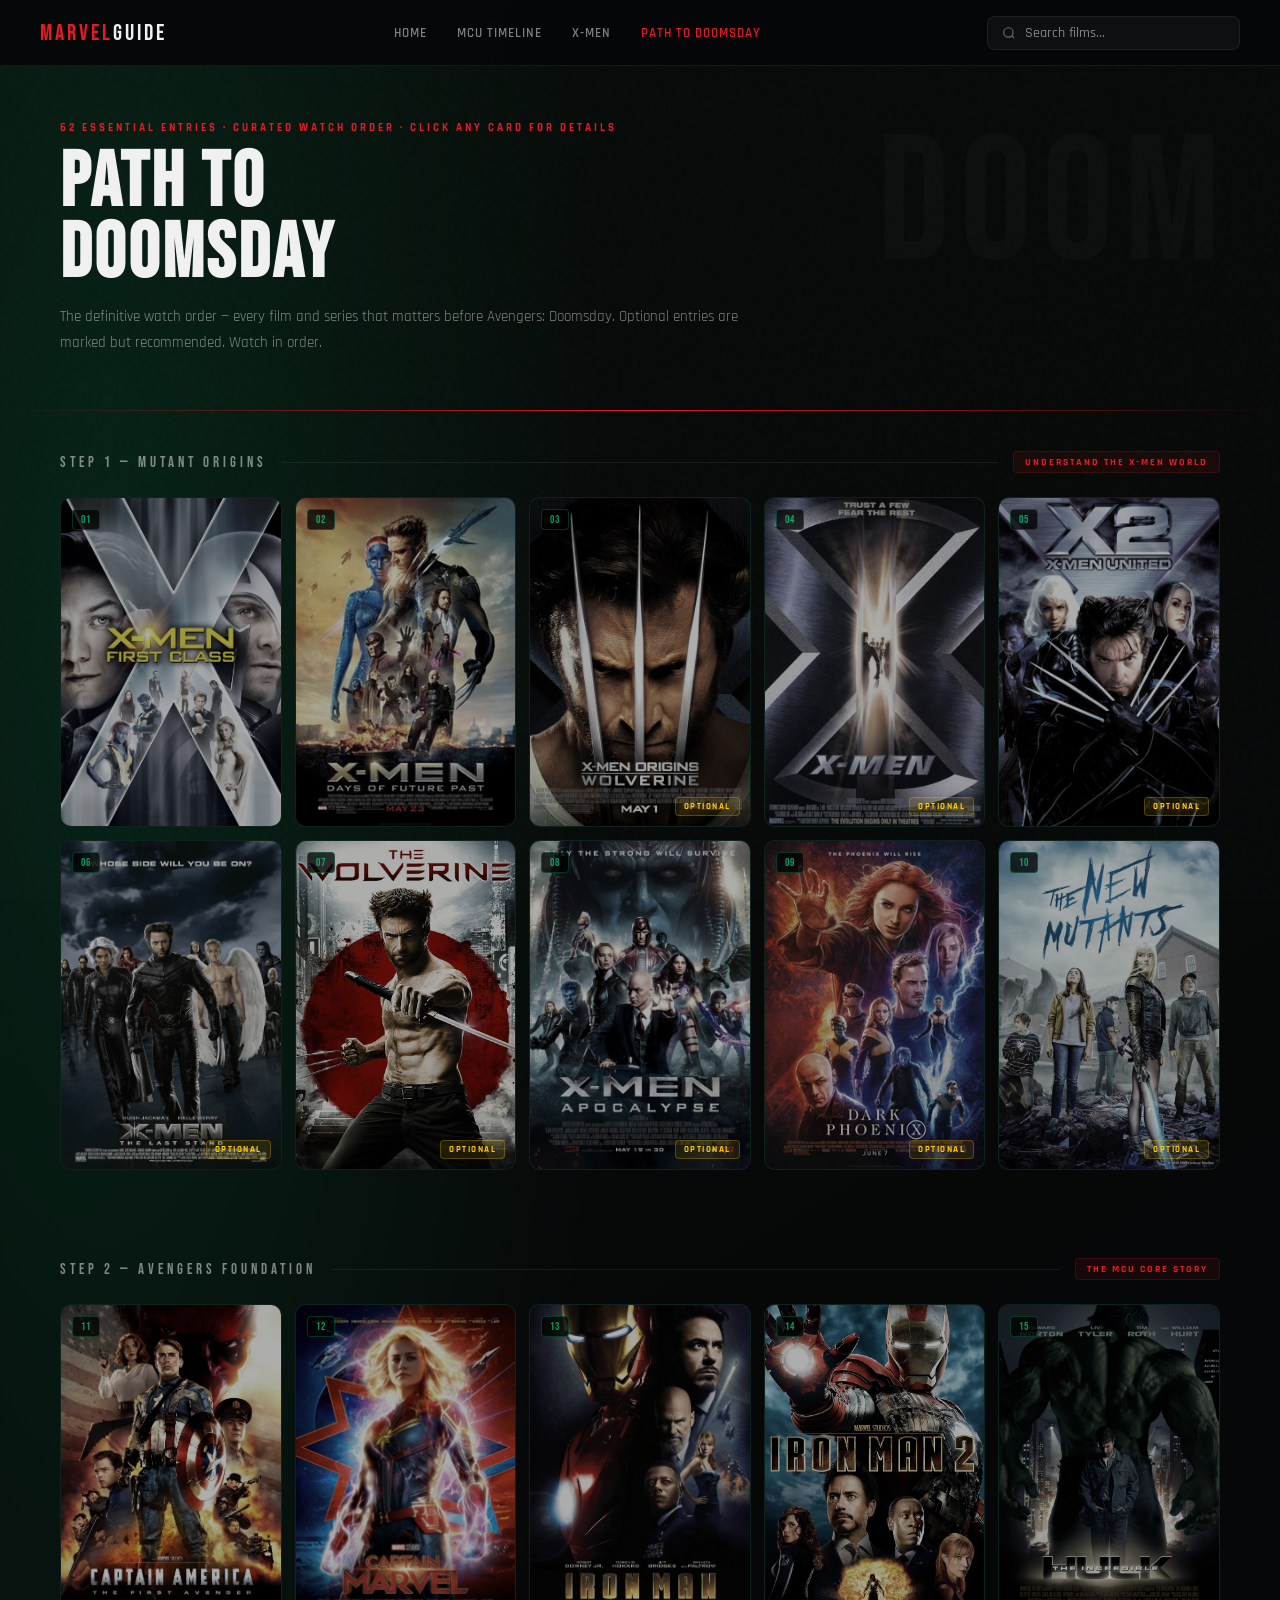
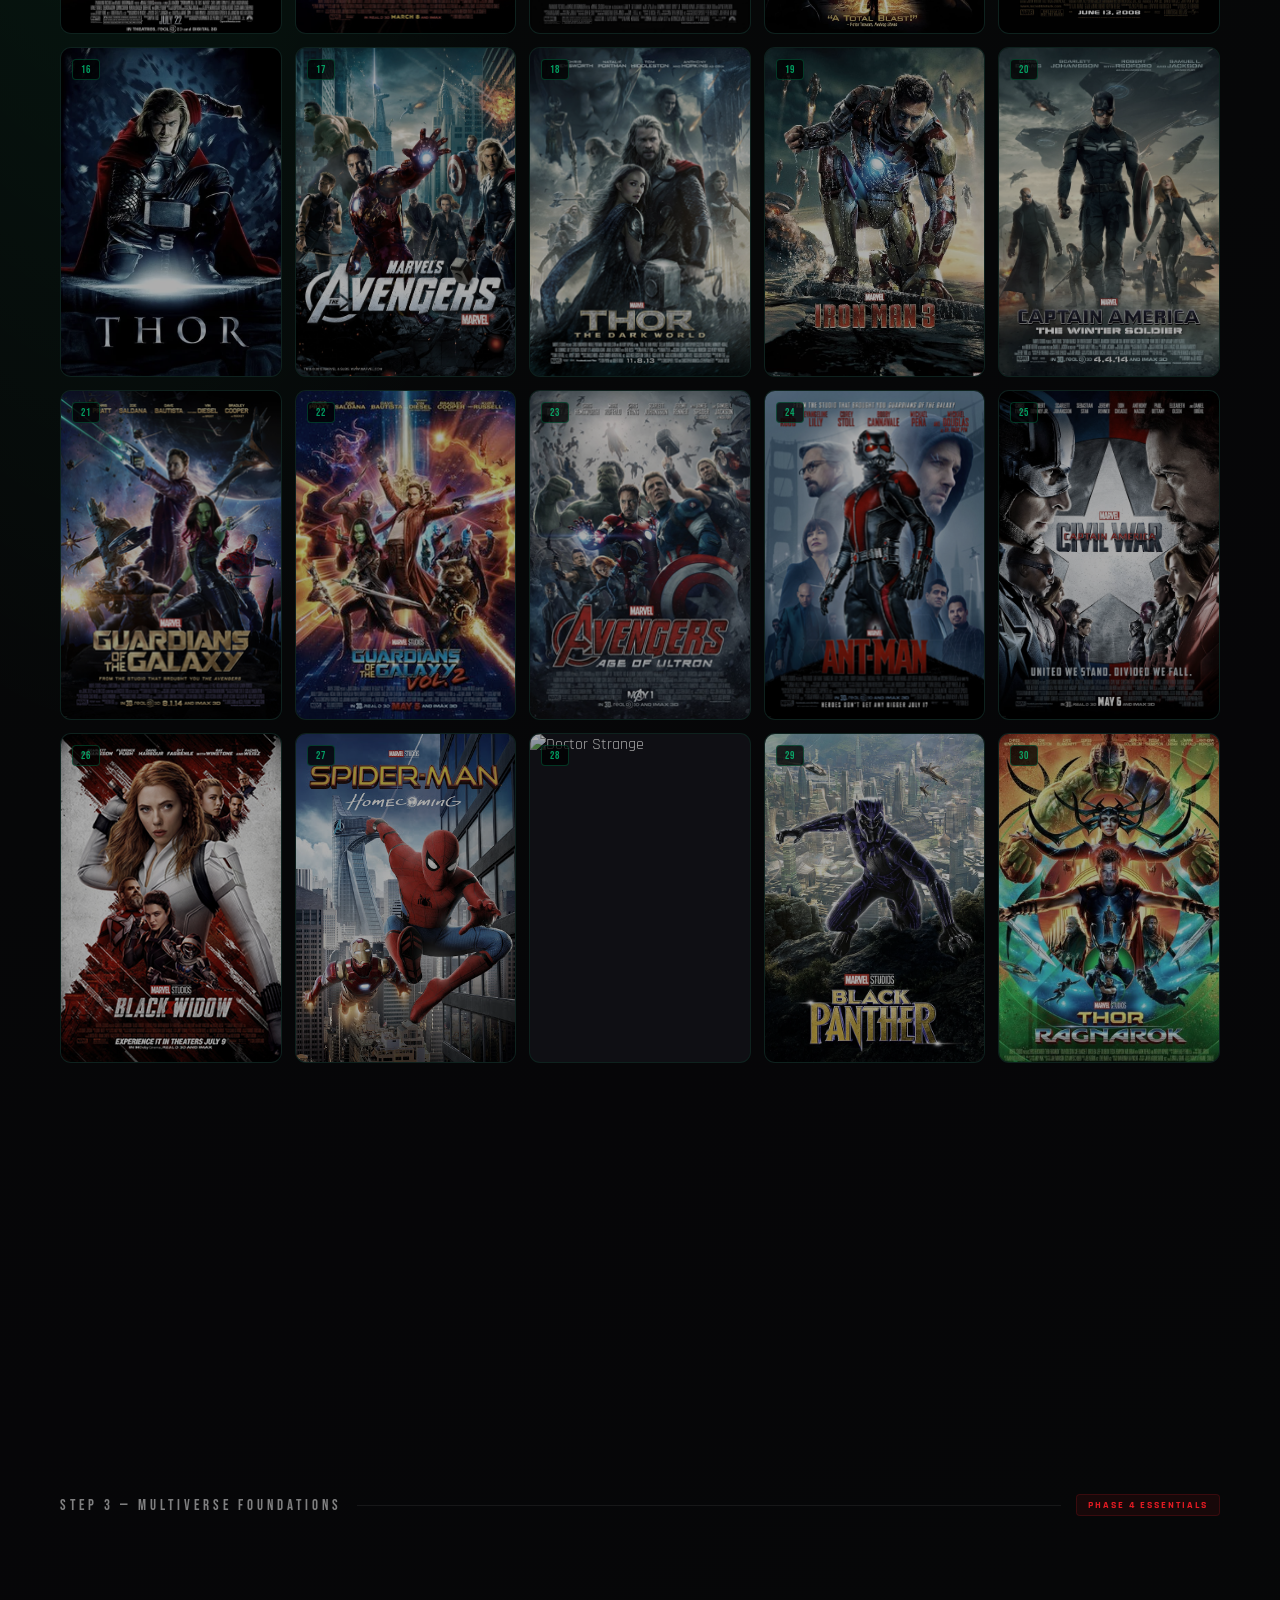
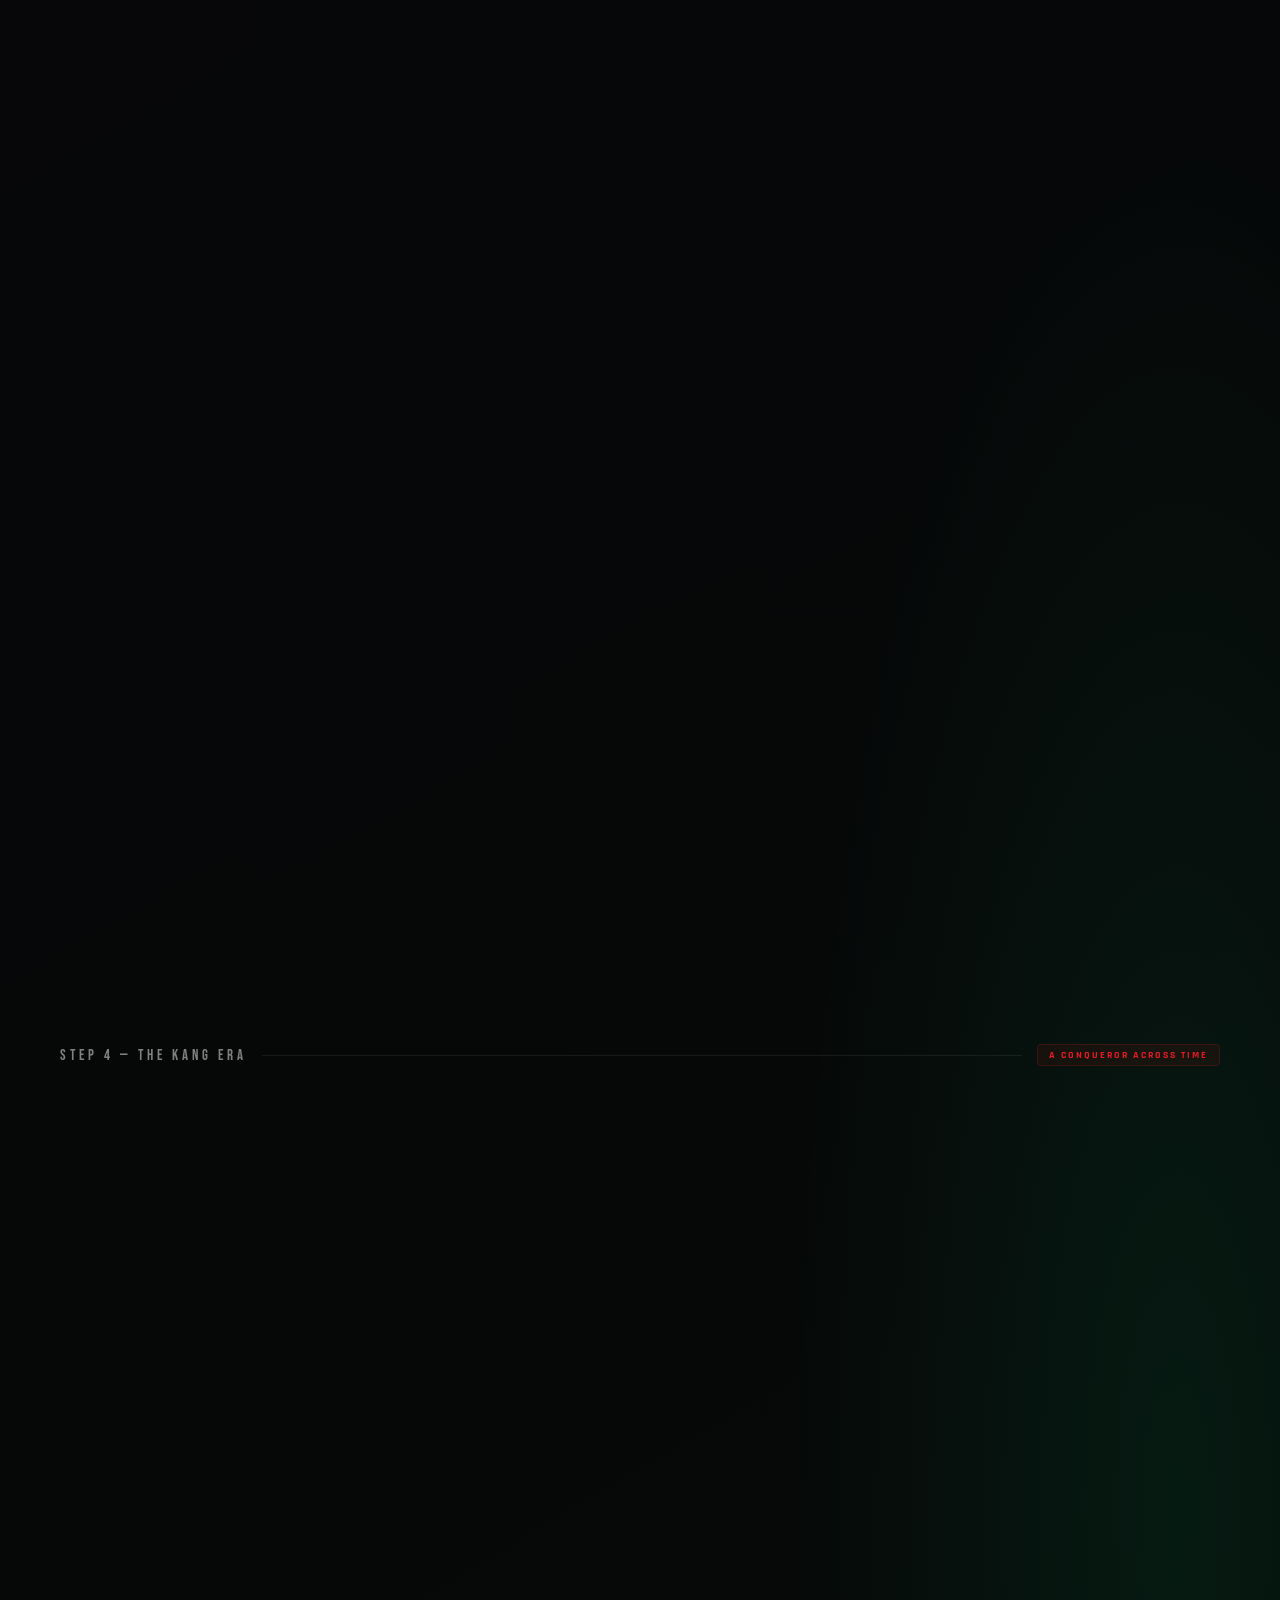
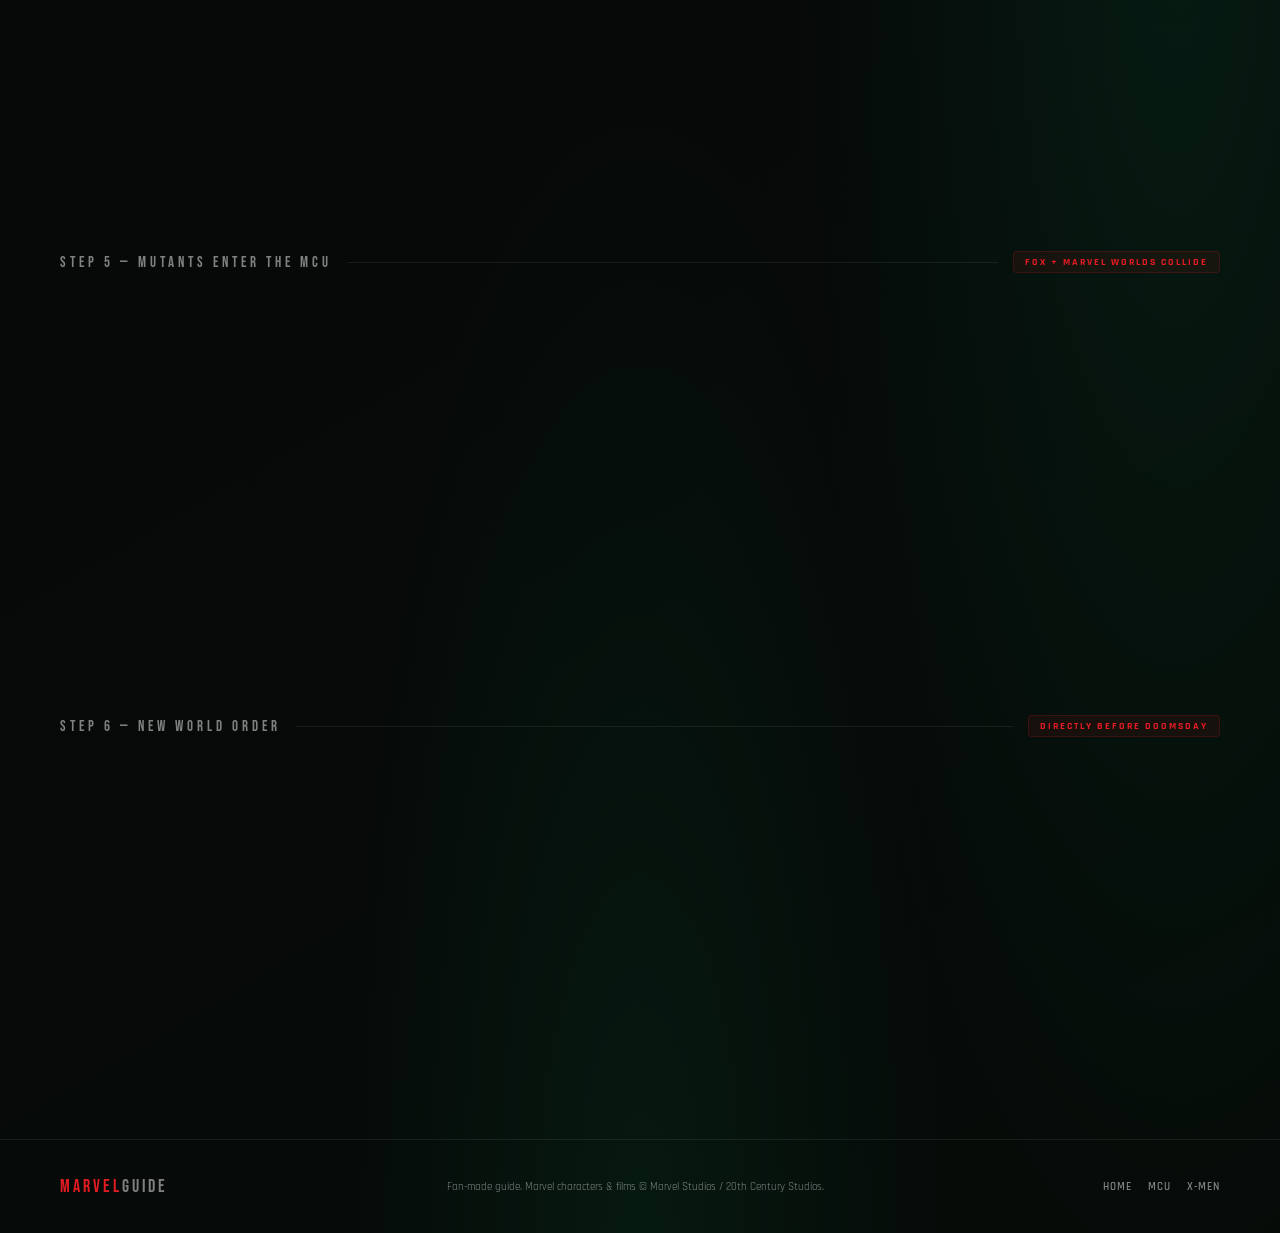
==== doomsday.html @ 6802b709 "Initial commit" ====
<!DOCTYPE html>
<html lang="en">
<head>
  <meta charset="UTF-8">
  <meta name="viewport" content="width=device-width, initial-scale=1.0">
  <title>Path to Doomsday — Marvel Guide</title>
  <link rel="stylesheet" href="style.css">
</head>
<body class="page-doom">

  <nav class="navbar" id="navbar">
    <div class="nav-logo">MARVEL<span>GUIDE</span></div>
    <ul class="nav-links">
      <li><a href="index.html">Home</a></li>
      <li><a href="mcu.html">MCU Timeline</a></li>
      <li><a href="xmen.html">X-Men</a></li>
      <li><a href="doomsday.html" class="active">Path to Doomsday</a></li>
    </ul>
    <div class="nav-search">
      <svg width="14" height="14" viewBox="0 0 24 24" fill="none" stroke="currentColor" stroke-width="2"><circle cx="11" cy="11" r="8"/><path d="m21 21-4.35-4.35"/></svg>
      <input type="text" id="searchBar" placeholder="Search films...">
    </div>
  </nav>

  <header class="page-header">
    <div class="page-header-bg-text">DOOM</div>
    <div class="page-header-inner">
      <div class="page-header-tag">62 Essential Entries · Curated Watch Order · Click any card for details</div>
      <h1>Path to<br>Doomsday</h1>
      <p>The definitive watch order — every film and series that matters before Avengers: Doomsday. Optional entries are marked but recommended. Watch in order.</p>
    </div>
  </header>

  <!-- STEP 1: MUTANT ORIGINS -->
  <div class="phase-label"><div class="phase-label-text">Step 1 — Mutant Origins</div><div class="phase-label-line"></div><div class="phase-label-badge">Understand the X-Men world</div></div>
  <section class="movie-grid">
    <div class="movie-box doom-card" data-key="first-class"><div class="movie-number">01</div><img src="Images/first-class.jpg" alt="First Class"><div class="movie-overlay"><h3>X-Men: First Class</h3><p>The birth of mutantkind. Xavier and Magneto's split.</p></div></div>
    <div class="movie-box doom-card" data-key="dofp"><div class="movie-number">02</div><img src="Images/days-of-future-past.jpg" alt="Days of Future Past"><div class="movie-overlay"><h3>X-Men: Days of Future Past</h3><p>Timelines fracture — the concept of alternate realities introduced.</p></div></div>
    <div class="movie-box doom-card" data-key="origins-wolverine"><div class="movie-number">03</div><span class="optional-badge">Optional</span><img src="Images/origins_wolverine.jpg" alt="Origins"><div class="movie-overlay"><h3>X-Men Origins: Wolverine</h3><p>Logan's violent origin — optional but adds context.</p></div></div>
    <div class="movie-box doom-card" data-key="xmen-2000"><div class="movie-number">04</div><span class="optional-badge">Optional</span><img src="Images/xmen.jpg" alt="X-Men"><div class="movie-overlay"><h3>X-Men (2000)</h3><p>The original — builds the world of mutants.</p></div></div>
    <div class="movie-box doom-card" data-key="x2"><div class="movie-number">05</div><span class="optional-badge">Optional</span><img src="Images/x2.webp" alt="X2"><div class="movie-overlay"><h3>X2: X-Men United</h3><p>The best of the original trilogy — Weapon X explored.</p></div></div>
    <div class="movie-box doom-card" data-key="xmen-last-stand"><div class="movie-number">06</div><span class="optional-badge">Optional</span><img src="Images/last-stand.jpg" alt="Last Stand"><div class="movie-overlay"><h3>X-Men: The Last Stand</h3><p>The mutant cure divides everything.</p></div></div>
    <div class="movie-box doom-card" data-key="the-wolverine"><div class="movie-number">07</div><span class="optional-badge">Optional</span><img src="Images/thewolverine.jpg" alt="The Wolverine"><div class="movie-overlay"><h3>The Wolverine</h3><p>Logan's mortality explored — sets up Logan.</p></div></div>
    <div class="movie-box doom-card" data-key="apocalypse"><div class="movie-number">08</div><span class="optional-badge">Optional</span><img src="Images/apocalypse.jpg" alt="Apocalypse"><div class="movie-overlay"><h3>X-Men: Apocalypse</h3><p>Ancient mutant threat. Young Xavier's team forms.</p></div></div>
    <div class="movie-box doom-card" data-key="dark-phoenix"><div class="movie-number">09</div><span class="optional-badge">Optional</span><img src="Images/dark-phoenix.png" alt="Dark Phoenix"><div class="movie-overlay"><h3>X-Men: Dark Phoenix</h3><p>Jean Grey's cosmic power — end of this timeline.</p></div></div>
    <div class="movie-box doom-card" data-key="new-mutants"><div class="movie-number">10</div><span class="optional-badge">Optional</span><img src="Images/newmutants.jpeg" alt="New Mutants"><div class="movie-overlay"><h3>The New Mutants</h3><p>Horror-genre X-Men — closes the Fox era.</p></div></div>
  </section>

  <!-- STEP 2: AVENGERS FOUNDATION -->
  <div class="phase-label"><div class="phase-label-text">Step 2 — Avengers Foundation</div><div class="phase-label-line"></div><div class="phase-label-badge">The MCU core story</div></div>
  <section class="movie-grid">
    <div class="movie-box doom-card" data-key="captain-america-1"><div class="movie-number">11</div><img src="Images/cap1.jpg" alt="Captain America 1"><div class="movie-overlay"><h3>Captain America: The First Avenger</h3><p>The Tesseract. The first hero. Everything begins.</p></div></div>
    <div class="movie-box doom-card" data-key="captain-marvel"><div class="movie-number">12</div><img src="Images/captainmarvel.jpg" alt="Captain Marvel"><div class="movie-overlay"><h3>Captain Marvel</h3><p>The MCU's most powerful hero revealed. 1990s setting.</p></div></div>
    <div class="movie-box doom-card" data-key="iron-man-2008"><div class="movie-number">13</div><img src="Images/Ironman.jpg" alt="Iron Man"><div class="movie-overlay"><h3>Iron Man</h3><p>The MCU begins. Tony Stark changes everything.</p></div></div>
    <div class="movie-box doom-card" data-key="iron-man-2"><div class="movie-number">14</div><img src="Images/ironman2.jpg" alt="Iron Man 2"><div class="movie-overlay"><h3>Iron Man 2</h3><p>Black Widow introduced. SHIELD expands.</p></div></div>
    <div class="movie-box doom-card" data-key="incredible-hulk-2008"><div class="movie-number">15</div><img src="Images/hulk.jpg" alt="Incredible Hulk"><div class="movie-overlay"><h3>The Incredible Hulk</h3><p>Bruce Banner's struggle. Thunderbolt Ross established.</p></div></div>
    <div class="movie-box doom-card" data-key="thor-2011"><div class="movie-number">16</div><img src="Images/thor.webp" alt="Thor"><div class="movie-overlay"><h3>Thor</h3><p>The God of Thunder arrives. Loki's first betrayal.</p></div></div>
    <div class="movie-box doom-card" data-key="avengers-2012"><div class="movie-number">17</div><img src="Images/avengers.jpg" alt="The Avengers"><div class="movie-overlay"><h3>The Avengers</h3><p>Heroes assemble. Thanos teased. The Mind Stone surfaces.</p></div></div>
    <div class="movie-box doom-card" data-key="thor-2"><div class="movie-number">18</div><img src="Images/thor2.jpg" alt="Thor Dark World"><div class="movie-overlay"><h3>Thor: The Dark World</h3><p>The Reality Stone (Aether) enters the MCU.</p></div></div>
    <div class="movie-box doom-card" data-key="iron-man-3"><div class="movie-number">19</div><img src="Images/ironman3.jpg" alt="Iron Man 3"><div class="movie-overlay"><h3>Iron Man 3</h3><p>Tony's trauma. Extremis. The Mandarin twist.</p></div></div>
    <div class="movie-box doom-card" data-key="cap-winter-soldier"><div class="movie-number">20</div><img src="Images/cap2.jpg" alt="Winter Soldier"><div class="movie-overlay"><h3>Captain America: The Winter Soldier</h3><p>Hydra inside SHIELD. Bucky revealed. World changes.</p></div></div>
    <div class="movie-box doom-card" data-key="gotg-1"><div class="movie-number">21</div><img src="Images/gotg.jpg" alt="Guardians"><div class="movie-overlay"><h3>Guardians of the Galaxy</h3><p>The cosmic MCU opens. Power Stone revealed.</p></div></div>
    <div class="movie-box doom-card" data-key="gotg-2"><div class="movie-number">22</div><img src="Images/gotg2.jpg" alt="Guardians Vol. 2"><div class="movie-overlay"><h3>Guardians of the Galaxy Vol. 2</h3><p>Family above all. Ego — a living planet — arrives.</p></div></div>
    <div class="movie-box doom-card" data-key="age-of-ultron"><div class="movie-number">23</div><img src="Images/ultron.jpg" alt="Age of Ultron"><div class="movie-overlay"><h3>Avengers: Age of Ultron</h3><p>Vision born. Wanda gains powers. Avengers fracture begins.</p></div></div>
    <div class="movie-box doom-card" data-key="ant-man-1"><div class="movie-number">24</div><img src="Images/antman.jpg" alt="Ant-Man"><div class="movie-overlay"><h3>Ant-Man</h3><p>The Quantum Realm — pivotal for Endgame — introduced.</p></div></div>
    <div class="movie-box doom-card" data-key="civil-war"><div class="movie-number">25</div><img src="Images/civilwar.jpg" alt="Civil War"><div class="movie-overlay"><h3>Captain America: Civil War</h3><p>The Sokovia Accords divide Earth's heroes permanently.</p></div></div>
    <div class="movie-box doom-card" data-key="black-widow"><div class="movie-number">26</div><img src="Images/bwidow.jpg" alt="Black Widow"><div class="movie-overlay"><h3>Black Widow</h3><p>Set between Civil War and Infinity War. Yelena introduced.</p></div></div>
    <div class="movie-box doom-card" data-key="homecoming"><div class="movie-number">27</div><img src="Images/homecoming.jpg" alt="Homecoming"><div class="movie-overlay"><h3>Spider-Man: Homecoming</h3><p>Peter Parker in a post-Civil War world.</p></div></div>
    <div class="movie-box doom-card" data-key="doctor-strange-1"><div class="movie-number">28</div><img src="Images/drstrange.jpg" alt="Doctor Strange"><div class="movie-overlay"><h3>Doctor Strange</h3><p>The Time Stone found. Multiverse law established.</p></div></div>
    <div class="movie-box doom-card" data-key="black-panther-1"><div class="movie-number">29</div><img src="Images/blackpanther.jpeg" alt="Black Panther"><div class="movie-overlay"><h3>Black Panther</h3><p>Wakanda revealed. Vibranium's importance grows.</p></div></div>
    <div class="movie-box doom-card" data-key="ragnarok"><div class="movie-number">30</div><img src="Images/thor3.jpg" alt="Ragnarok"><div class="movie-overlay"><h3>Thor: Ragnarok</h3><p>Asgard falls. Thor's power grows. Thanos approaches.</p></div></div>
    <div class="movie-box doom-card" data-key="antman-wasp"><div class="movie-number">31</div><img src="Images/antman2.jpg" alt="Ant-Man Wasp"><div class="movie-overlay"><h3>Ant-Man and the Wasp</h3><p>Janet van Dyne in the Quantum Realm — seeds Endgame.</p></div></div>
    <div class="movie-box doom-card" data-key="infinity-war"><div class="movie-number">32</div><img src="Images/infinitywar.jpg" alt="Infinity War"><div class="movie-overlay"><h3>Avengers: Infinity War</h3><p>Thanos snaps. Half of all life erased. Nothing the same again.</p></div></div>
    <div class="movie-box doom-card" data-key="endgame"><div class="movie-number">33</div><img src="Images/endgame.jpg" alt="Endgame"><div class="movie-overlay"><h3>Avengers: Endgame</h3><p>The greatest heist in history. The ultimate sacrifice. Time breaks.</p></div></div>
    <div class="movie-box doom-card" data-key="ffh"><div class="movie-number">34</div><img src="Images/ffh.jpg" alt="Far From Home"><div class="movie-overlay"><h3>Spider-Man: Far From Home</h3><p>Post-Endgame world. Multiverse seeds planted by Mysterio.</p></div></div>
  </section>

  <!-- STEP 3: MULTIVERSE FOUNDATIONS -->
  <div class="phase-label"><div class="phase-label-text">Step 3 — Multiverse Foundations</div><div class="phase-label-line"></div><div class="phase-label-badge">Phase 4 essentials</div></div>
  <section class="movie-grid">
    <div class="movie-box doom-card" data-key="wandavision"><div class="movie-number">35</div><div class="entry-type-badge series">Series</div><img src="Images/wandavision.jpg" alt="WandaVision"><div class="movie-overlay"><h3>WandaVision</h3><p>The Scarlet Witch is born. Westview changes everything.</p></div></div>
    <div class="movie-box doom-card" data-key="falcon-winter-soldier"><div class="movie-number">36</div><div class="entry-type-badge series">Series</div><img src="Images/falcon.jpg" alt="Falcon Winter Soldier"><div class="movie-overlay"><h3>The Falcon and the Winter Soldier</h3><p>Sam Wilson becomes Captain America.</p></div></div>
    <div class="movie-box doom-card" data-key="loki-s1"><div class="movie-number">37</div><div class="entry-type-badge series">Series</div><img src="Images/loki_s1.jpeg" alt="Loki S1"><div class="movie-overlay"><h3>Loki — Season 1</h3><p>He Who Remains. The TVA. The multiverse is unleashed.</p></div></div>
    <div class="movie-box doom-card" data-key="what-if-s1"><div class="movie-number">38</div><div class="entry-type-badge animated">Animated</div><img src="Images/whatif.jpg" alt="What If S1"><div class="movie-overlay"><h3>What If…? Season 1</h3><p>Alternate timelines — the multiverse in action.</p></div></div>
    <div class="movie-box doom-card" data-key="hawkeye"><div class="movie-number">39</div><div class="entry-type-badge series">Series</div><img src="Images/hawkeye.jpg" alt="Hawkeye"><div class="movie-overlay"><h3>Hawkeye</h3><p>Kate Bishop &amp; Yelena. Kingpin returns to MCU canon.</p></div></div>
    <div class="movie-box doom-card" data-key="moon-knight"><div class="movie-number">40</div><div class="entry-type-badge series">Series</div><img src="Images/moonknight.jpg" alt="Moon Knight"><div class="movie-overlay"><h3>Moon Knight</h3><p>Egyptian gods expand the MCU's mythological scope.</p></div></div>
    <div class="movie-box doom-card" data-key="ms-marvel"><div class="movie-number">41</div><div class="entry-type-badge series">Series</div><img src="Images/msmarvel.jpg" alt="Ms. Marvel"><div class="movie-overlay"><h3>Ms. Marvel</h3><p>Kamala Khan — whose bangle links to the Marvels.</p></div></div>
    <div class="movie-box doom-card" data-key="she-hulk"><div class="movie-number">42</div><div class="entry-type-badge series">Series</div><img src="Images/shehulk.jpg" alt="She-Hulk"><div class="movie-overlay"><h3>She-Hulk: Attorney at Law</h3><p>Daredevil's MCU return. Hulk's son Skaar teased.</p></div></div>
    <div class="movie-box doom-card" data-key="werewolf-by-night"><div class="movie-number">43</div><div class="entry-type-badge special">Special</div><img src="Images/werewolf.webp" alt="Werewolf by Night"><div class="movie-overlay"><h3>Werewolf by Night</h3><p>Marvel's monster world opens. Man-Thing introduced.</p></div></div>
    <div class="movie-box doom-card" data-key="gotg-holiday"><div class="movie-number">44</div><div class="entry-type-badge special">Special</div><img src="Images/gotg_holiday.jpg" alt="Holiday Special"><div class="movie-overlay"><h3>Guardians Holiday Special</h3><p>Knowhere becomes the Guardians' home base.</p></div></div>
    <div class="movie-box doom-card" data-key="shang-chi"><div class="movie-number">45</div><img src="Images/shangchi.jpeg" alt="Shang-Chi"><div class="movie-overlay"><h3>Shang-Chi and the Legend of the Ten Rings</h3><p>The true Ten Rings signal something ancient and cosmic.</p></div></div>
    <div class="movie-box doom-card" data-key="eternals"><div class="movie-number">46</div><img src="Images/eternals.jpeg" alt="Eternals"><div class="movie-overlay"><h3>Eternals</h3><p>Tiamut's emergence — directly referenced in Brave New World.</p></div></div>
    <div class="movie-box doom-card" data-key="no-way-home"><div class="movie-number">47</div><img src="Images/nowayhome.jpg" alt="No Way Home"><div class="movie-overlay"><h3>Spider-Man: No Way Home</h3><p>Three universes collide. The multiverse is wide open.</p></div></div>
    <div class="movie-box doom-card" data-key="mom"><div class="movie-number">48</div><img src="Images/mom.webp" alt="Multiverse of Madness"><div class="movie-overlay"><h3>Doctor Strange in the Multiverse of Madness</h3><p>Incursions begin. The Illuminati. Scarlet Witch's war.</p></div></div>
  </section>

  <!-- STEP 4: KANG ERA -->
  <div class="phase-label"><div class="phase-label-text">Step 4 — The Kang Era</div><div class="phase-label-line"></div><div class="phase-label-badge">A Conqueror Across Time</div></div>
  <section class="movie-grid">
    <div class="movie-box doom-card" data-key="loki-s2"><div class="movie-number">49</div><div class="entry-type-badge series">Series</div><img src="Images/loki_s2.jpg" alt="Loki S2"><div class="movie-overlay"><h3>Loki — Season 2</h3><p>Loki weaves the multiverse's fate. Kang Council lurks.</p></div></div>
    <div class="movie-box doom-card" data-key="love-and-thunder"><div class="movie-number">50</div><img src="Images/thor4.jpeg" alt="Love and Thunder"><div class="movie-overlay"><h3>Thor: Love and Thunder</h3><p>The Eternity quest. Jane Foster as Mighty Thor.</p></div></div>
    <div class="movie-box doom-card" data-key="wakanda-forever"><div class="movie-number">51</div><img src="Images/wakandaforever.jpg" alt="Wakanda Forever"><div class="movie-overlay"><h3>Black Panther: Wakanda Forever</h3><p>Namor rises. Vibranium war threatens the world.</p></div></div>
    <div class="movie-box doom-card" data-key="quantumania"><div class="movie-number">52</div><img src="Images/quantumania.jpg" alt="Quantumania"><div class="movie-overlay"><h3>Ant-Man and the Wasp: Quantumania</h3><p>Kang the Conqueror fully revealed. Council of Kangs emerges.</p></div></div>
    <div class="movie-box doom-card" data-key="gotg-3"><div class="movie-number">53</div><img src="Images/gotg3.webp" alt="Guardians Vol. 3"><div class="movie-overlay"><h3>Guardians of the Galaxy Vol. 3</h3><p>The High Evolutionary. Rocket's origin. Farewell to the Guardians.</p></div></div>
    <div class="movie-box doom-card" data-key="the-marvels"><div class="movie-number">54</div><img src="Images/themarvels.jpeg" alt="The Marvels"><div class="movie-overlay"><h3>The Marvels</h3><p>Monica Rambeau crosses into another universe — setting up FF.</p></div></div>
    <div class="movie-box doom-card" data-key="secret-invasion"><div class="movie-number">55</div><div class="entry-type-badge series">Series</div><img src="Images/secretinvasion.jpg" alt="Secret Invasion"><div class="movie-overlay"><h3>Secret Invasion</h3><p>Skrulls at the highest levels. G'iah becomes enormously powerful.</p></div></div>
    <div class="movie-box doom-card" data-key="echo"><div class="movie-number">56</div><div class="entry-type-badge series">Series</div><img src="Images/echo.jpeg" alt="Echo"><div class="movie-overlay"><h3>Echo</h3><p>Kingpin's MCU political rise begins. Daredevil positioned.</p></div></div>
    <div class="movie-box doom-card" data-key="xmen97"><div class="movie-number">57</div><div class="entry-type-badge animated">Animated</div><img src="Images/xmen97.jpg" alt="X-Men 97"><div class="movie-overlay"><h3>X-Men '97</h3><p>Emmy-winning. Bridges Fox X-Men to MCU multiverse.</p></div></div>
  </section>

  <!-- STEP 5: MCU CROSSOVER -->
  <div class="phase-label"><div class="phase-label-text">Step 5 — Mutants Enter the MCU</div><div class="phase-label-line"></div><div class="phase-label-badge">Fox + Marvel worlds collide</div></div>
  <section class="movie-grid">
    <div class="movie-box doom-card" data-key="deadpool-1"><div class="movie-number">58</div><img src="Images/deadpool.jpg" alt="Deadpool"><div class="movie-overlay"><h3>Deadpool (2016)</h3><p>The merc's origin — foot in both worlds, both timelines.</p></div></div>
    <div class="movie-box doom-card" data-key="deadpool-2"><div class="movie-number">59</div><img src="Images/deadpool2.jpg" alt="Deadpool 2"><div class="movie-overlay"><h3>Deadpool 2</h3><p>Time travel consequences set up the multiverse collision.</p></div></div>
    <div class="movie-box doom-card" data-key="logan"><div class="movie-number">60</div><img src="Images/logan.jpg" alt="Logan"><div class="movie-overlay"><h3>Logan</h3><p>A possible mutant future. Shows what Wolverine truly is.</p></div></div>
    <div class="movie-box doom-card" data-key="deadpool-wolverine"><div class="movie-number">61</div><img src="Images/deadpool3.jpg" alt="Deadpool Wolverine"><div class="movie-overlay"><h3>Deadpool &amp; Wolverine</h3><p>Mutants officially enter the MCU. The void is cracked open.</p></div></div>
  </section>

  <!-- STEP 6: DIRECTLY BEFORE DOOMSDAY -->
  <div class="phase-label"><div class="phase-label-text">Step 6 — New World Order</div><div class="phase-label-line"></div><div class="phase-label-badge">Directly before Doomsday</div></div>
  <section class="movie-grid">
    <div class="movie-box doom-card" data-key="cap-bnw"><div class="movie-number">62</div><img src="Images/cap4.avif" alt="Brave New World"><div class="movie-overlay"><h3>Captain America: Brave New World</h3><p>New world order and Tiamut's body beneath the earth.</p></div></div>
    <div class="movie-box doom-card" data-key="daredevil-born-again"><div class="movie-number">63</div><div class="entry-type-badge series">Series</div><img src="Images/daredevil.jpg" alt="Daredevil Born Again"><div class="movie-overlay"><h3>Daredevil: Born Again</h3><p>Kingpin's rise to power. The street-level MCU ignites.</p></div></div>
    <div class="movie-box doom-card" data-key="thunderbolts"><div class="movie-number">64</div><img src="Images/thunderbolts.jpg" alt="Thunderbolts"><div class="movie-overlay"><h3>Thunderbolts*</h3><p>Anti-heroes assemble. The Sentry born. Everything trembles.</p></div></div>
    <div class="movie-box doom-card" data-key="fantastic-four"><div class="movie-number">65</div><img src="Images/fantasticfour.avif" alt="Fantastic Four"><div class="movie-overlay"><h3>Fantastic Four: First Steps</h3><p>Marvel's first family arrives — just in time for Doomsday.</p></div></div>
    <div class="movie-box iron" data-key="spiderman-brand-new-day"><div class="movie-number">#57</div><img src="Images/spiderman4.jpg" alt="Spider-Man: Brand New Day"><div class="movie-overlay"><h3>Spider-Man: Brand New Day (2026)</h3><p>Peter Parker begins a fresh chapter as New York's friendly neighborhood Spider-Man.</p></div></div>
  </section>

  <footer class="footer">
    <div class="footer-logo">MARVEL<span>GUIDE</span></div>
    <div class="footer-text">Fan-made guide. Marvel characters &amp; films © Marvel Studios / 20th Century Studios.</div>
    <div class="footer-links"><a href="index.html">Home</a><a href="mcu.html">MCU</a><a href="xmen.html">X-Men</a></div>
  </footer>

  <button id="topBtn">↑</button>
  <script src="script.js"></script>
</body>
</html>
---- style.css ----
/* =====================
   FONTS & VARIABLES
===================== */
@import url('https://fonts.googleapis.com/css2?family=Bebas+Neue&family=Rajdhani:wght@400;500;600;700&family=Inter:wght@300;400;500&display=swap');

:root {
  --red: #e31b23;
  --red-dark: #a01018;
  --gold: #ffd700;
  --xmen-yellow: #f5c518;
  --doom-green: #00ff99;
  --doom-green-dim: #00c872;
  --bg-deep: #060608;
  --bg-card: #0f0f14;
  --text: #f0f0f0;
  --text-muted: rgba(240,240,240,0.52);
  --border: rgba(255,255,255,0.07);
  --transition: 0.4s cubic-bezier(0.23, 1, 0.32, 1);
}

*, *::before, *::after { margin:0; padding:0; box-sizing:border-box; }
html { scroll-behavior:smooth; }
a { text-decoration:none; color:inherit; }

::-webkit-scrollbar { width:4px; }
::-webkit-scrollbar-track { background:#060608; }
::-webkit-scrollbar-thumb { background:var(--red); border-radius:10px; }

/* =====================
   BODY & CINEMATIC BACKGROUNDS
===================== */
body {
  font-family:'Rajdhani',sans-serif;
  color:var(--text); min-height:100vh; overflow-x:hidden;
  position:relative;
}

body.page-home {
  background:
    radial-gradient(ellipse 90% 55% at 50% -5%, rgba(227,27,35,0.2) 0%, transparent 58%),
    radial-gradient(ellipse 45% 35% at 92% 80%, rgba(180,20,28,0.1) 0%, transparent 55%),
    radial-gradient(ellipse 35% 28% at 5% 65%, rgba(255,215,0,0.04) 0%, transparent 50%),
    linear-gradient(175deg, #0d0608 0%, #060608 40%, #080610 100%);
}
body.page-mcu {
  background:
    radial-gradient(ellipse 65% 48% at 12% 18%, rgba(255,90,0,0.1) 0%, transparent 58%),
    radial-gradient(ellipse 55% 38% at 88% 72%, rgba(227,27,35,0.11) 0%, transparent 55%),
    radial-gradient(ellipse 75% 28% at 50% 100%, rgba(255,60,0,0.07) 0%, transparent 50%),
    linear-gradient(160deg, #0b0608 0%, #060608 50%, #0b0608 100%);
}
body.page-xmen {
  background:
    radial-gradient(ellipse 65% 48% at 8% 14%, rgba(245,197,24,0.09) 0%, transparent 55%),
    radial-gradient(ellipse 55% 38% at 92% 62%, rgba(200,155,0,0.08) 0%, transparent 55%),
    radial-gradient(ellipse 45% 32% at 50% 98%, rgba(245,197,24,0.05) 0%, transparent 50%),
    linear-gradient(155deg, #0a0a00 0%, #060608 50%, #080700 100%);
}
body.page-doom {
  background:
    radial-gradient(ellipse 70% 50% at 8% 10%, rgba(0,255,153,0.1) 0%, transparent 58%),
    radial-gradient(ellipse 55% 42% at 92% 78%, rgba(0,200,120,0.09) 0%, transparent 55%),
    radial-gradient(ellipse 48% 38% at 50% 100%, rgba(0,255,153,0.06) 0%, transparent 50%),
    linear-gradient(150deg, #060b08 0%, #060608 45%, #060b08 100%);
}
body.page-deadpool {
  background:
    radial-gradient(ellipse 78% 58% at 0% 50%, rgba(227,27,35,0.14) 0%, transparent 58%),
    radial-gradient(ellipse 48% 38% at 100% 18%, rgba(180,20,28,0.09) 0%, transparent 55%),
    linear-gradient(135deg, #0d0608 0%, #060608 60%, #0b0608 100%);
}

/* grain texture */
body::before {
  content:''; position:fixed; inset:0; pointer-events:none; z-index:0; opacity:0.55;
  background-image:url("data:image/svg+xml,%3Csvg viewBox='0 0 200 200' xmlns='http://www.w3.org/2000/svg'%3E%3Cfilter id='n'%3E%3CfeTurbulence type='fractalNoise' baseFrequency='0.85' numOctaves='4' stitchTiles='stitch'/%3E%3C/filter%3E%3Crect width='100%25' height='100%25' filter='url(%23n)' opacity='0.04'/%3E%3C/svg%3E");
}
body > * { position:relative; z-index:1; }

/* =====================
   NAVBAR
===================== */
.navbar {
  position:fixed; top:0; left:0; right:0; z-index:1000;
  display:flex; align-items:center; justify-content:space-between;
  padding:0 40px; height:66px;
  background:rgba(6,6,8,0.88); backdrop-filter:blur(24px);
  border-bottom:1px solid var(--border);
  transition:background var(--transition);
}
.navbar.scrolled { background:rgba(6,6,8,0.98); }
.nav-logo { font-family:'Bebas Neue',sans-serif; font-size:1.45rem; letter-spacing:3px; color:var(--red); }
.nav-logo span { color:var(--text); }
.nav-links { display:flex; gap:4px; list-style:none; }
.nav-links a {
  display:flex; align-items:center; gap:5px;
  padding:7px 13px; border-radius:6px;
  font-size:0.8rem; font-weight:600; letter-spacing:1px; text-transform:uppercase;
  color:var(--text-muted);
  transition:color var(--transition), background var(--transition);
}
.nav-links a:hover { color:var(--text); background:rgba(255,255,255,0.05); }
.nav-links a.active { color:var(--red); }
.nav-search {
  display:flex; align-items:center; gap:9px;
  background:rgba(255,255,255,0.04); border:1px solid var(--border);
  border-radius:8px; padding:7px 14px;
  transition:border-color var(--transition);
}
.nav-search:focus-within { border-color:var(--red); background:rgba(227,27,35,0.05); }
.nav-search svg { opacity:0.4; flex-shrink:0; }
#searchBar {
  background:none; border:none; outline:none; color:var(--text);
  font-family:'Rajdhani',sans-serif; font-size:0.88rem; font-weight:500; width:200px;
}
#searchBar::placeholder { color:var(--text-muted); }

/* =====================
   HERO
===================== */
.hero {
  position:relative; min-height:100vh;
  display:flex; flex-direction:column; align-items:center; justify-content:center;
  text-align:center; padding:120px 40px 80px; overflow:hidden;
}
.hero-grid {
  position:absolute; inset:0;
  background-image:
    linear-gradient(rgba(255,255,255,0.017) 1px,transparent 1px),
    linear-gradient(90deg,rgba(255,255,255,0.017) 1px,transparent 1px);
  background-size:60px 60px;
  mask-image:radial-gradient(ellipse at center,black 18%,transparent 72%);
}
.hero-content { position:relative; z-index:1; }
.hero-badge {
  display:inline-flex; align-items:center; gap:8px;
  background:rgba(227,27,35,0.1); border:1px solid rgba(227,27,35,0.28);
  border-radius:100px; padding:6px 18px;
  font-size:0.7rem; font-weight:600; letter-spacing:2px; text-transform:uppercase;
  color:var(--red); margin-bottom:26px; animation:fadeInUp 0.8s ease both;
}
.hero-badge::before { content:''; width:6px; height:6px; background:var(--red); border-radius:50%; animation:blink 2s infinite; }
@keyframes blink { 0%,100%{opacity:1;transform:scale(1)} 50%{opacity:0.3;transform:scale(0.7)} }
.hero h1 {
  font-family:'Bebas Neue',sans-serif;
  font-size:clamp(4rem,10vw,9rem); line-height:0.9; letter-spacing:4px; margin-bottom:22px;
  animation:fadeInUp 0.8s 0.12s ease both;
}
.hero h1 .line-red { color:var(--red); display:block; }
.hero p {
  font-size:1.03rem; color:var(--text-muted); max-width:500px; margin:0 auto 42px;
  line-height:1.75; font-weight:400; animation:fadeInUp 0.8s 0.25s ease both;
}
.hero-cta { display:flex; gap:13px; justify-content:center; flex-wrap:wrap; animation:fadeInUp 0.8s 0.4s ease both; }
.btn-primary {
  display:inline-flex; align-items:center; gap:8px;
  background:var(--red); color:white;
  font-family:'Rajdhani',sans-serif; font-size:0.86rem; font-weight:700;
  letter-spacing:1.5px; text-transform:uppercase;
  padding:13px 26px; border-radius:8px; border:none; cursor:pointer;
  transition:background var(--transition),transform var(--transition),box-shadow var(--transition);
}
.btn-primary:hover { background:var(--red-dark); transform:translateY(-2px); box-shadow:0 12px 28px rgba(227,27,35,0.4); }
.btn-secondary {
  display:inline-flex; align-items:center; gap:8px;
  background:transparent; color:var(--text);
  font-family:'Rajdhani',sans-serif; font-size:0.86rem; font-weight:600;
  letter-spacing:1.5px; text-transform:uppercase;
  padding:12px 26px; border-radius:8px; border:1px solid var(--border); cursor:pointer;
  transition:border-color var(--transition),background var(--transition),transform var(--transition);
}
.btn-secondary:hover { border-color:rgba(255,255,255,0.22); background:rgba(255,255,255,0.04); transform:translateY(-2px); }
.hero-scroll-hint {
  position:absolute; bottom:36px; left:50%; transform:translateX(-50%);
  display:flex; flex-direction:column; align-items:center; gap:8px;
  color:var(--text-muted); font-size:0.63rem; font-weight:600;
  letter-spacing:2px; text-transform:uppercase; animation:fadeInUp 1s 1s ease both;
}
.scroll-line { width:1px; height:46px; background:linear-gradient(to bottom,var(--red),transparent); animation:scrollLine 2s infinite; }
@keyframes scrollLine {
  0%{transform:scaleY(0);transform-origin:top} 50%{transform:scaleY(1);transform-origin:top}
  51%{transform:scaleY(1);transform-origin:bottom} 100%{transform:scaleY(0);transform-origin:bottom}
}

/* =====================
   STATS BAR
===================== */
.stats-bar { display:grid; grid-template-columns:repeat(3,1fr); gap:1px; background:var(--border); border-top:1px solid var(--border); border-bottom:1px solid var(--border); }
.stat-item { background:rgba(6,6,8,0.96); padding:24px; text-align:center; }
.stat-number { font-family:'Bebas Neue',sans-serif; font-size:2.5rem; color:var(--red); line-height:1; margin-bottom:4px; }
.stat-label { font-size:0.7rem; font-weight:600; letter-spacing:2px; text-transform:uppercase; color:var(--text-muted); }

/* =====================
   SECTION HEADERS
===================== */
.section-header { padding:68px 60px 34px; display:flex; align-items:flex-end; justify-content:space-between; gap:20px; }
.section-title { font-family:'Bebas Neue',sans-serif; font-size:2.6rem; letter-spacing:3px; line-height:1; }
.section-title span { color:var(--red); }
.section-desc { color:var(--text-muted); font-size:0.86rem; max-width:310px; text-align:right; line-height:1.6; }

/* =====================
   CATEGORY CARDS
===================== */
.categories { display:grid; grid-template-columns:repeat(auto-fit,minmax(280px,1fr)); gap:2px; background:var(--border); margin:0 60px 80px; border-radius:16px; overflow:hidden; }
.category-card { position:relative; height:520px; overflow:hidden; cursor:pointer; display:block; }
.category-card img { width:100%; height:100%; object-fit:cover; transition:transform 0.7s var(--transition),filter 0.5s ease; filter:brightness(0.55) saturate(0.85); }
.category-card:hover img { transform:scale(1.07); filter:brightness(0.38) saturate(1); }
.overlay { position:absolute; inset:0; display:flex; flex-direction:column; justify-content:flex-end; padding:32px 28px; }
.overlay::before { content:''; position:absolute; inset:0; background:linear-gradient(0deg,rgba(0,0,0,0.92) 0%,rgba(0,0,0,0.18) 55%,transparent 100%); transition:opacity var(--transition); }
.category-card:hover .overlay::before { background:linear-gradient(0deg,rgba(0,0,0,0.96) 0%,rgba(0,0,0,0.5) 60%,rgba(0,0,0,0.08) 100%); }
.overlay-content { position:relative; z-index:1; transform:translateY(10px); transition:transform var(--transition); }
.category-card:hover .overlay-content { transform:translateY(0); }
.category-tag { display:inline-block; font-size:0.61rem; font-weight:700; letter-spacing:2.5px; text-transform:uppercase; padding:4px 10px; border-radius:4px; margin-bottom:10px; }
.overlay h2 { font-family:'Bebas Neue',sans-serif; font-size:2rem; letter-spacing:2px; margin-bottom:8px; line-height:1; }
.overlay p { font-size:0.86rem; color:var(--text-muted); margin-bottom:16px; opacity:0; transform:translateY(8px); transition:opacity 0.35s 0.05s ease,transform 0.35s 0.05s ease; }
.category-card:hover .overlay p { opacity:1; transform:translateY(0); }
.overlay-arrow { display:inline-flex; align-items:center; gap:7px; font-size:0.76rem; font-weight:700; letter-spacing:1px; text-transform:uppercase; opacity:0; transform:translateX(-10px); transition:opacity 0.35s 0.1s ease,transform 0.35s 0.1s ease; }
.category-card:hover .overlay-arrow { opacity:1; transform:translateX(0); }
.iron .category-tag { background:rgba(255,100,0,0.18); color:#ff8c42; border:1px solid rgba(255,100,0,0.28); }
.iron .overlay-arrow,.iron.category-card h2 { color:var(--gold); }
.iron:hover { box-shadow:inset 0 0 80px rgba(255,70,0,0.08); }
.xmen .category-tag { background:rgba(245,197,24,0.14); color:var(--xmen-yellow); border:1px solid rgba(245,197,24,0.22); }
.xmen .overlay-arrow { color:var(--xmen-yellow); }
.xmen:hover { box-shadow:inset 0 0 80px rgba(245,197,24,0.06); }
.doom .category-tag { background:rgba(0,255,153,0.1); color:var(--doom-green); border:1px solid rgba(0,255,153,0.2); }
.doom .overlay-arrow { color:var(--doom-green); }
.doom:hover { box-shadow:inset 0 0 80px rgba(0,255,153,0.06); }

/* =====================
   PAGE HEADER
===================== */
.page-header { padding:116px 60px 54px; position:relative; overflow:hidden; }
.page-header::after { content:''; position:absolute; bottom:0; left:0; right:0; height:1px; background:linear-gradient(90deg,transparent,var(--red),transparent); }
.page-header-inner { position:relative; z-index:1; max-width:680px; }
.page-header-tag { display:inline-block; font-size:0.66rem; font-weight:700; letter-spacing:3px; text-transform:uppercase; color:var(--red); margin-bottom:13px; }
.page-header h1 { font-family:'Bebas Neue',sans-serif; font-size:clamp(3rem,6vw,5.5rem); letter-spacing:3px; line-height:0.93; margin-bottom:13px; }
.page-header p { font-size:0.95rem; color:var(--text-muted); font-weight:400; line-height:1.75; }
.page-header-bg-text { position:absolute; right:50px; top:50%; transform:translateY(-50%); font-family:'Bebas Neue',sans-serif; font-size:clamp(6rem,14vw,13rem); letter-spacing:10px; color:rgba(255,255,255,0.022); white-space:nowrap; pointer-events:none; line-height:1; }

/* =====================
   PHASE LABEL
===================== */
.phase-label { display:flex; align-items:center; gap:15px; padding:26px 60px 10px; margin-top:14px; }
.phase-label-text { font-family:'Bebas Neue',sans-serif; font-size:0.92rem; letter-spacing:4px; text-transform:uppercase; color:var(--text-muted); white-space:nowrap; }
.phase-label-line { flex:1; height:1px; background:var(--border); }
.phase-label-badge { font-size:0.6rem; font-weight:700; letter-spacing:2px; text-transform:uppercase; padding:4px 11px; border-radius:4px; background:rgba(227,27,35,0.08); border:1px solid rgba(227,27,35,0.17); color:var(--red); white-space:nowrap; }

/* =====================
   MOVIE GRID & BOX
===================== */
.movie-grid { display:grid; grid-template-columns:repeat(auto-fill,minmax(215px,1fr)); gap:13px; padding:14px 60px 48px; }

.movie-box {
  position:relative; height:330px; border-radius:11px; overflow:hidden;
  cursor:pointer; background:var(--bg-card);
  opacity:0; transform:translateY(26px);
  transition:opacity 0.55s ease,transform 0.55s ease,box-shadow 0.4s ease;
}
.movie-box.show { opacity:1; transform:translateY(0); }
.movie-box img { width:100%; height:100%; object-fit:cover; transition:transform 0.6s var(--transition),filter 0.4s ease; filter:brightness(0.72) saturate(0.88); }
.movie-box:hover img { transform:scale(1.1); filter:brightness(0.32) saturate(0.6); }

.movie-number { position:absolute; top:11px; left:11px; z-index:2; font-family:'Bebas Neue',sans-serif; font-size:0.7rem; letter-spacing:1px; background:rgba(0,0,0,0.75); border:1px solid var(--border); padding:3px 8px; border-radius:4px; color:var(--text-muted); transition:opacity var(--transition); }
.movie-box:hover .movie-number { opacity:0; }

.entry-type-badge { position:absolute; top:11px; right:11px; z-index:2; font-size:0.56rem; font-weight:700; letter-spacing:1.5px; text-transform:uppercase; padding:3px 7px; border-radius:4px; background:rgba(0,0,0,0.78); border:1px solid rgba(255,255,255,0.1); color:var(--text-muted); transition:opacity var(--transition); }
.entry-type-badge.series { color:#7ec8ff; border-color:rgba(126,200,255,0.25); }
.entry-type-badge.animated { color:#b09fff; border-color:rgba(176,159,255,0.25); }
.entry-type-badge.special { color:#ffa07a; border-color:rgba(255,160,122,0.25); }
.movie-box:hover .entry-type-badge { opacity:0; }

.movie-overlay { position:absolute; inset:0; background:linear-gradient(0deg,rgba(0,0,0,0.97) 0%,rgba(0,0,0,0.62) 55%,rgba(0,0,0,0.12) 100%); display:flex; flex-direction:column; justify-content:flex-end; padding:18px 17px; opacity:0; transition:opacity 0.4s ease; }
.movie-box:hover .movie-overlay { opacity:1; }
.movie-overlay h3 { font-family:'Bebas Neue',sans-serif; font-size:1.18rem; letter-spacing:1.5px; margin-bottom:5px; line-height:1.1; }
.movie-overlay p { font-size:0.76rem; color:var(--text-muted); margin-bottom:12px; line-height:1.45; font-weight:400; }

.watch-btn { display:inline-flex; align-items:center; gap:6px; background:var(--red); color:white; font-family:'Rajdhani',sans-serif; font-size:0.73rem; font-weight:700; letter-spacing:1.5px; text-transform:uppercase; padding:7px 13px; border-radius:6px; border:none; cursor:pointer; transition:background var(--transition),transform var(--transition); text-decoration:none; width:fit-content; }
.watch-btn:hover { background:var(--red-dark); transform:translateY(-1px); }

/* themes */
.iron:hover { box-shadow:0 18px 45px rgba(255,70,0,0.2); }
.iron .movie-overlay h3 { color:var(--gold); }
.xmen:hover { box-shadow:0 18px 45px rgba(245,197,24,0.18); }
.xmen .movie-overlay h3 { color:var(--xmen-yellow); }

/* ── DOOM CARDS ── */
.doom-card { border:1px solid rgba(0,255,153,0.08); }
.doom-card:hover { box-shadow:0 18px 55px rgba(0,255,153,0.22); border-color:rgba(0,255,153,0.18); }
.doom-card .movie-overlay h3 { color:var(--doom-green); }
.doom-card img { filter:brightness(0.68) saturate(0.65) hue-rotate(4deg); }
.doom-card:hover img { filter:brightness(0.28) saturate(0.5) hue-rotate(4deg); }
.doom-card .movie-overlay { background:linear-gradient(0deg,rgba(0,10,6,0.98) 0%,rgba(0,20,12,0.6) 55%,rgba(0,0,0,0.1) 100%); }
.doom-card .watch-btn { background:var(--doom-green-dim); color:#000; font-weight:800; }
.doom-card .watch-btn:hover { background:var(--doom-green); }
.doom-card .movie-number { border-color:rgba(0,255,153,0.2); color:rgba(0,255,153,0.6); }

.optional-badge { position:absolute; bottom:10px; right:10px; z-index:3; font-size:0.56rem; font-weight:700; letter-spacing:1.5px; text-transform:uppercase; padding:3px 8px; border-radius:4px; background:rgba(255,200,0,0.1); border:1px solid rgba(255,200,0,0.25); color:#ffc800; }

/* =====================
   POPUP MODAL
===================== */
.modal-overlay {
  position:fixed; inset:0; z-index:2000;
  background:rgba(4,4,6,0.93); backdrop-filter:blur(18px);
  display:flex; align-items:center; justify-content:center;
  padding:18px; opacity:0; pointer-events:none;
  transition:opacity 0.32s ease;
}
.modal-overlay.open { opacity:1; pointer-events:all; }

.modal {
  background:linear-gradient(148deg,#0f0f16 0%,#0a0a10 100%);
  border:1px solid rgba(255,255,255,0.09); border-radius:18px;
  width:100%; max-width:840px; max-height:88vh;
  display:flex; flex-direction:column; overflow:hidden;
  transform:scale(0.93) translateY(22px);
  transition:transform 0.4s cubic-bezier(0.23,1,0.32,1);
  box-shadow:0 40px 100px rgba(0,0,0,0.85);
  position:relative;
}
.modal-overlay.open .modal { transform:scale(1) translateY(0); }
.modal.theme-iron { border-top:2px solid var(--red); }
.modal.theme-xmen { border-top:2px solid var(--xmen-yellow); }
.modal.theme-doom { border-top:2px solid var(--doom-green); }

.modal-close { position:absolute; top:16px; right:16px; z-index:10; width:32px; height:32px; border-radius:50%; background:rgba(255,255,255,0.07); border:1px solid var(--border); color:var(--text-muted); font-size:1rem; cursor:pointer; display:flex; align-items:center; justify-content:center; transition:background var(--transition),color var(--transition); }
.modal-close:hover { background:rgba(227,27,35,0.2); color:var(--red); border-color:rgba(227,27,35,0.3); }

.modal-body { display:flex; overflow:hidden; flex:1; min-height:0; }

.modal-poster { width:230px; flex-shrink:0; position:relative; }
.modal-poster img { width:100%; height:100%; object-fit:cover; display:block; }
.modal-poster-overlay { position:absolute; inset:0; background:linear-gradient(90deg,transparent 55%,#0f0f16 100%); }

.modal-info { flex:1; padding:30px 30px 26px; overflow-y:auto; scrollbar-width:thin; scrollbar-color:rgba(227,27,35,0.3) transparent; }

.modal-type-row { display:flex; align-items:center; gap:9px; margin-bottom:11px; flex-wrap:wrap; }
.modal-type-tag { font-size:0.6rem; font-weight:700; letter-spacing:2.5px; text-transform:uppercase; padding:4px 10px; border-radius:4px; background:rgba(227,27,35,0.1); border:1px solid rgba(227,27,35,0.22); color:var(--red); }
.modal-type-tag.series { background:rgba(126,200,255,0.08); border-color:rgba(126,200,255,0.22); color:#7ec8ff; }
.modal-type-tag.animated { background:rgba(176,159,255,0.08); border-color:rgba(176,159,255,0.22); color:#b09fff; }
.modal-type-tag.special { background:rgba(255,160,122,0.1); border-color:rgba(255,160,122,0.22); color:#ffa07a; }
.modal-phase-tag { font-size:0.6rem; font-weight:600; letter-spacing:1.5px; text-transform:uppercase; color:var(--text-muted); }

.modal-title { font-family:'Bebas Neue',sans-serif; font-size:2.3rem; letter-spacing:2px; line-height:1; margin-bottom:5px; }
.modal-year-runtime { font-size:0.8rem; color:var(--text-muted); font-weight:500; margin-bottom:14px; letter-spacing:0.5px; }

.modal-rating { display:inline-flex; align-items:center; gap:7px; background:rgba(255,215,0,0.08); border:1px solid rgba(255,215,0,0.2); padding:5px 13px; border-radius:7px; margin-bottom:15px; }
.modal-rating-stars { color:var(--gold); font-size:0.88rem; letter-spacing:1px; }
.modal-rating-score { font-size:0.86rem; font-weight:700; color:var(--gold); }
.modal-rating-max { font-size:0.73rem; color:var(--text-muted); }

.modal-plot { font-size:0.88rem; color:var(--text-muted); line-height:1.75; font-weight:400; margin-bottom:18px; border-left:2px solid rgba(255,255,255,0.07); padding-left:13px; }

.modal-meta-grid { display:grid; grid-template-columns:1fr 1fr; gap:13px; margin-bottom:20px; }
.modal-meta-label { font-size:0.6rem; font-weight:700; letter-spacing:2px; text-transform:uppercase; color:var(--text-muted); margin-bottom:4px; }
.modal-meta-value { font-size:0.86rem; font-weight:600; color:var(--text); line-height:1.45; }

.modal-trivia { background:rgba(255,255,255,0.03); border:1px solid var(--border); border-radius:9px; padding:13px 15px; margin-bottom:20px; }
.modal-trivia-label { font-size:0.6rem; font-weight:700; letter-spacing:2px; text-transform:uppercase; color:var(--red); margin-bottom:7px; }
.modal-trivia p { font-size:0.8rem; color:var(--text-muted); line-height:1.65; }

.modal-actions { display:flex; gap:9px; flex-wrap:wrap; }

/* =====================
   DEADPOOL DETAIL PAGE
===================== */
.movie-details { min-height:100vh; display:flex; align-items:center; justify-content:center; gap:58px; padding:120px 80px 80px; position:relative; overflow:hidden; }
.movie-poster { position:relative; flex-shrink:0; }
.movie-poster img { width:305px; border-radius:16px; display:block; box-shadow:0 40px 80px rgba(0,0,0,0.65); }
.movie-poster::before { content:''; position:absolute; inset:-2px; border-radius:18px; background:linear-gradient(135deg,var(--red),transparent,var(--red-dark)); z-index:-1; }
.info { max-width:545px; position:relative; z-index:1; }
.info-tag { font-size:0.66rem; font-weight:700; letter-spacing:3px; text-transform:uppercase; color:var(--red); margin-bottom:13px; }
.info h1 { font-family:'Bebas Neue',sans-serif; font-size:5rem; letter-spacing:4px; line-height:0.9; margin-bottom:20px; }
.info-desc { font-size:0.95rem; color:var(--text-muted); line-height:1.8; font-weight:400; margin-bottom:24px; }
.info-meta { display:flex; gap:20px; margin-bottom:28px; flex-wrap:wrap; }
.meta-item { display:flex; flex-direction:column; gap:4px; }
.meta-label { font-size:0.6rem; font-weight:700; letter-spacing:2px; text-transform:uppercase; color:var(--text-muted); }
.meta-value { font-size:0.95rem; font-weight:700; color:var(--gold); }
.info-actions { display:flex; gap:11px; flex-wrap:wrap; }

/* =====================
   FOOTER
===================== */
.footer { border-top:1px solid var(--border); padding:36px 60px; display:flex; align-items:center; justify-content:space-between; gap:20px; }
.footer-logo { font-family:'Bebas Neue',sans-serif; font-size:1.1rem; letter-spacing:3px; color:var(--red); }
.footer-logo span { color:var(--text-muted); }
.footer-text { font-size:0.71rem; color:var(--text-muted); text-align:center; }
.footer-links { display:flex; gap:16px; }
.footer-links a { font-size:0.71rem; font-weight:600; letter-spacing:1px; text-transform:uppercase; color:var(--text-muted); transition:color var(--transition); }
.footer-links a:hover { color:var(--text); }

/* =====================
   BACK TO TOP
===================== */
#topBtn { position:fixed; bottom:32px; right:32px; width:44px; height:44px; border-radius:50%; border:1px solid rgba(227,27,35,0.35); background:rgba(6,6,8,0.9); backdrop-filter:blur(10px); color:var(--red); font-size:0.95rem; cursor:pointer; display:none; align-items:center; justify-content:center; transition:background var(--transition),transform var(--transition); z-index:999; }
#topBtn:hover { background:var(--red); color:white; transform:translateY(-3px); }

/* =====================
   ANIMATIONS
===================== */
@keyframes fadeInUp { from{opacity:0;transform:translateY(22px)} to{opacity:1;transform:translateY(0)} }

/* =====================
   RESPONSIVE
===================== */
@media (max-width:900px) {
  .navbar{padding:0 20px;} .nav-links,.nav-search{display:none;}
  .hero{padding:95px 20px 55px;}
  .categories{margin:0 18px 55px;grid-template-columns:1fr;border-radius:12px;}
  .category-card{height:300px;}
  .section-header{flex-direction:column;align-items:flex-start;padding:52px 20px 20px;}
  .section-desc{text-align:left;max-width:100%;}
  .movie-grid{padding:12px 18px 38px;gap:10px;grid-template-columns:repeat(auto-fill,minmax(145px,1fr));}
  .movie-box{height:250px;}
  .phase-label{padding:18px 20px 8px;}
  .movie-details{flex-direction:column;padding:95px 20px 55px;gap:28px;}
  .movie-poster img{width:210px;}
  .info h1{font-size:3rem;}
  .footer{flex-direction:column;text-align:center;padding:26px 20px;}
  .page-header{padding:95px 20px 42px;}
  .page-header-bg-text{display:none;}
  .modal-body{flex-direction:column;}
  .modal-poster{width:100%;height:200px;}
  .modal-info{padding:20px 18px 18px;}
  .modal-title{font-size:1.7rem;}
  .modal-meta-grid{grid-template-columns:1fr;}
}
.hero{
  position:relative;
  overflow:hidden;
}

.hero-video{
  position:absolute;
  top:50%;
  left:50%;
  transform:translate(-50%,-50%);
  min-width:100%;
  min-height:100%;
  object-fit:cover;
  z-index:-1;
}

.hero-content{
  position:relative;
  z-index:2;
}
.categories{
  display:grid;
  grid-template-columns:repeat(3,1fr);
  gap:30px;
  padding:40px;
}

.category-card{
  position:relative;
  overflow:hidden;
  border-radius:12px;
}

.category-card img{
  width:100%;
  height:100%;
  object-fit:cover;
  display:block;
}
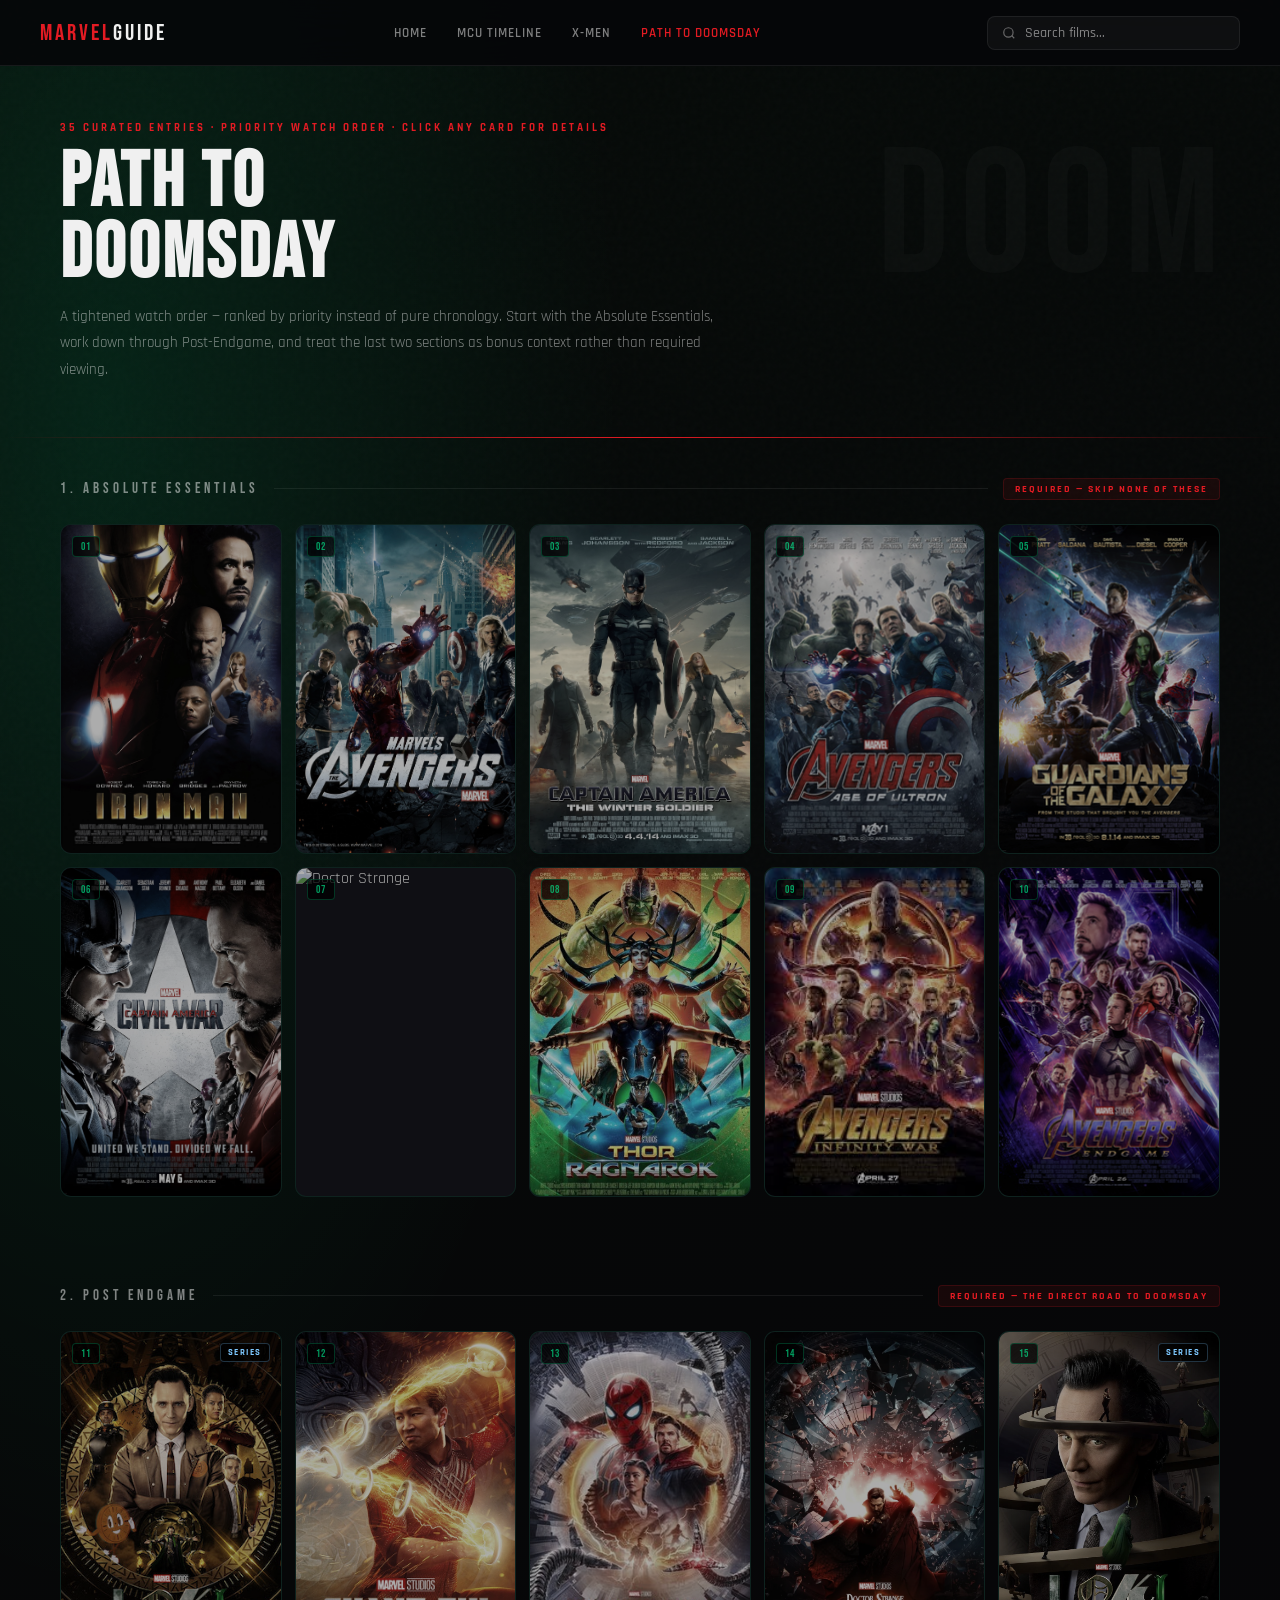
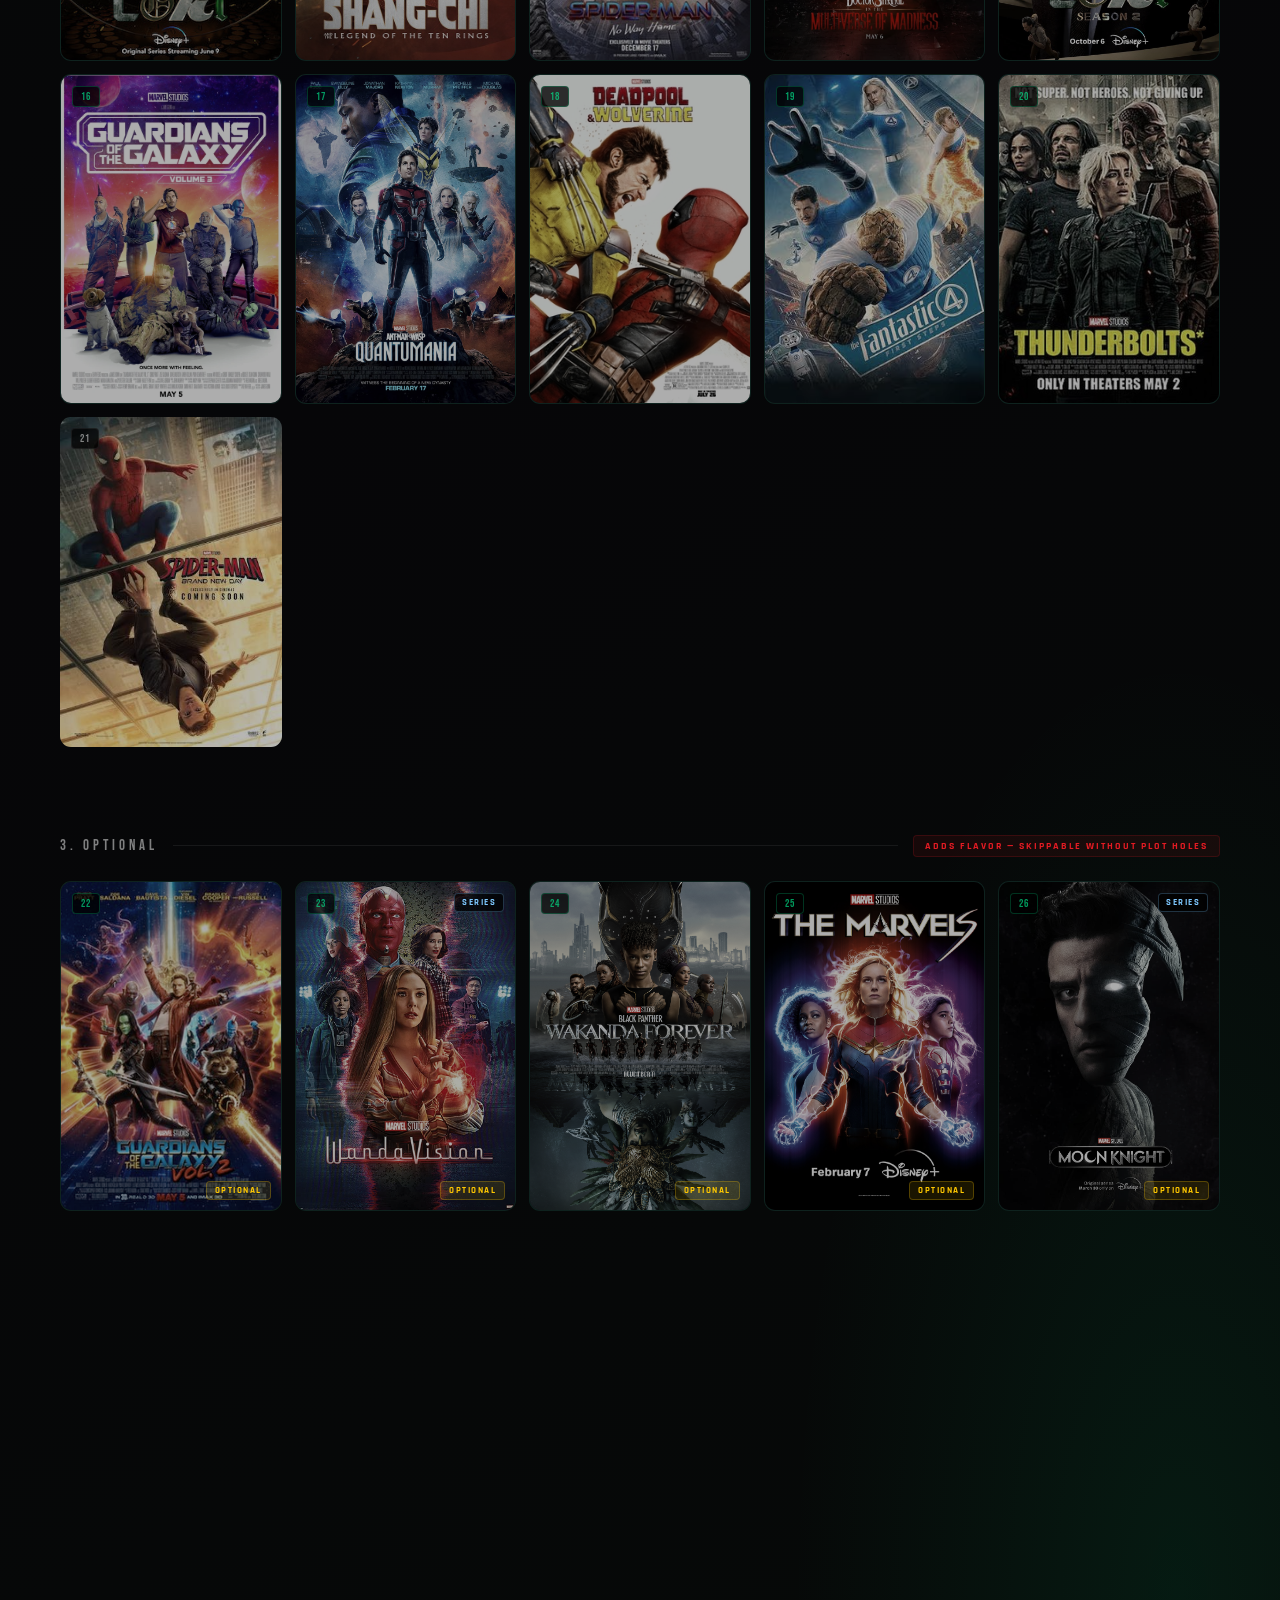
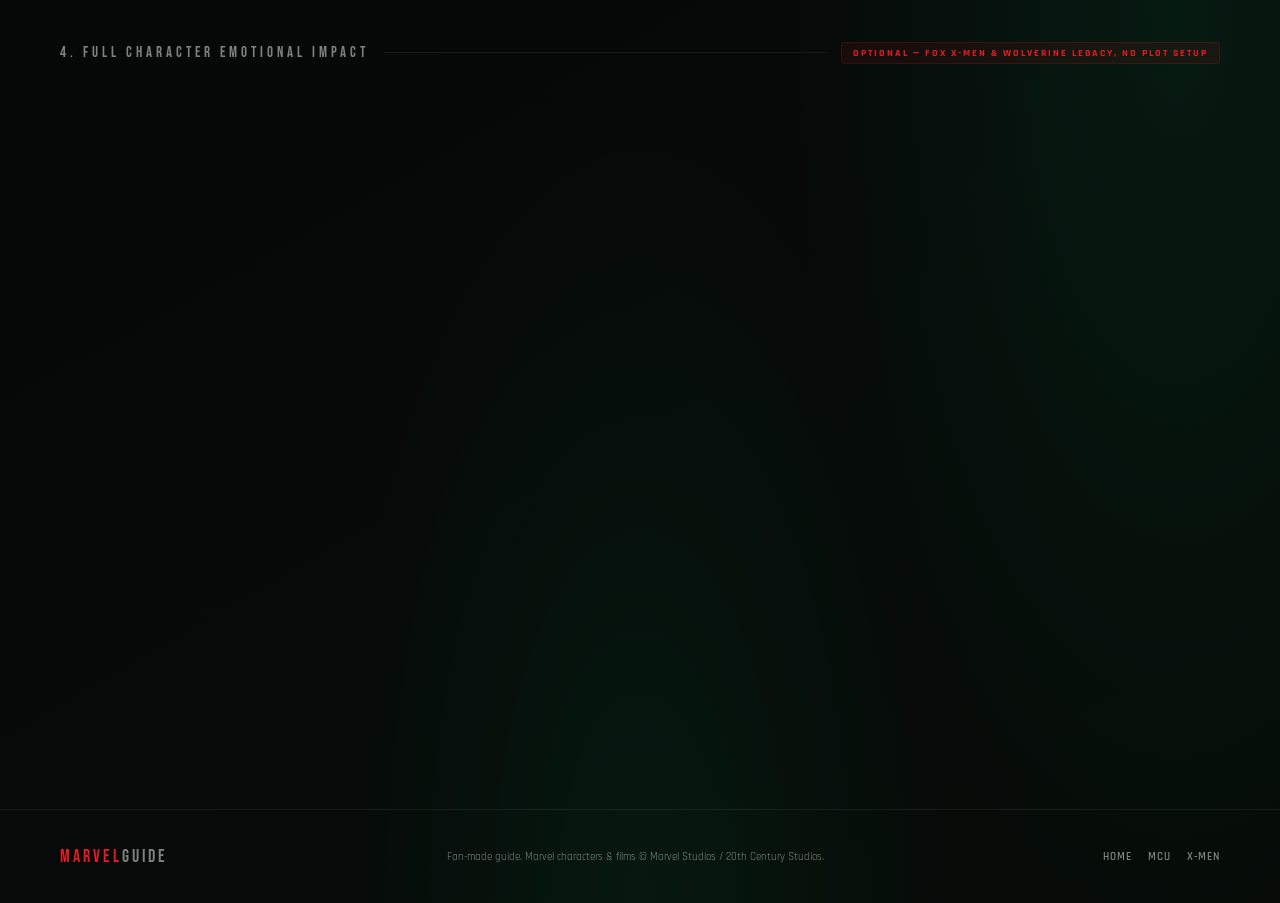
==== commit a90bbcd1: "Shortlisted" ====
--- a/doomsday.html
+++ b/doomsday.html
@@ -25,106 +25,65 @@
   <header class="page-header">
     <div class="page-header-bg-text">DOOM</div>
     <div class="page-header-inner">
-      <div class="page-header-tag">62 Essential Entries · Curated Watch Order · Click any card for details</div>
+      <div class="page-header-tag">35 Curated Entries · Priority Watch Order · Click any card for details</div>
       <h1>Path to<br>Doomsday</h1>
-      <p>The definitive watch order — every film and series that matters before Avengers: Doomsday. Optional entries are marked but recommended. Watch in order.</p>
+      <p>A tightened watch order — ranked by priority instead of pure chronology. Start with the Absolute Essentials, work down through Post-Endgame, and treat the last two sections as bonus context rather than required viewing.</p>
     </div>
   </header>
 
-  <!-- STEP 1: MUTANT ORIGINS -->
-  <div class="phase-label"><div class="phase-label-text">Step 1 — Mutant Origins</div><div class="phase-label-line"></div><div class="phase-label-badge">Understand the X-Men world</div></div>
+  <!-- SECTION 1: ABSOLUTE ESSENTIALS -->
+  <div class="phase-label"><div class="phase-label-text">1. Absolute Essentials</div><div class="phase-label-line"></div><div class="phase-label-badge">Required — skip none of these</div></div>
   <section class="movie-grid">
-    <div class="movie-box doom-card" data-key="first-class"><div class="movie-number">01</div><img src="Images/first-class.jpg" alt="First Class"><div class="movie-overlay"><h3>X-Men: First Class</h3><p>The birth of mutantkind. Xavier and Magneto's split.</p></div></div>
-    <div class="movie-box doom-card" data-key="dofp"><div class="movie-number">02</div><img src="Images/days-of-future-past.jpg" alt="Days of Future Past"><div class="movie-overlay"><h3>X-Men: Days of Future Past</h3><p>Timelines fracture — the concept of alternate realities introduced.</p></div></div>
-    <div class="movie-box doom-card" data-key="origins-wolverine"><div class="movie-number">03</div><span class="optional-badge">Optional</span><img src="Images/origins_wolverine.jpg" alt="Origins"><div class="movie-overlay"><h3>X-Men Origins: Wolverine</h3><p>Logan's violent origin — optional but adds context.</p></div></div>
-    <div class="movie-box doom-card" data-key="xmen-2000"><div class="movie-number">04</div><span class="optional-badge">Optional</span><img src="Images/xmen.jpg" alt="X-Men"><div class="movie-overlay"><h3>X-Men (2000)</h3><p>The original — builds the world of mutants.</p></div></div>
-    <div class="movie-box doom-card" data-key="x2"><div class="movie-number">05</div><span class="optional-badge">Optional</span><img src="Images/x2.webp" alt="X2"><div class="movie-overlay"><h3>X2: X-Men United</h3><p>The best of the original trilogy — Weapon X explored.</p></div></div>
-    <div class="movie-box doom-card" data-key="xmen-last-stand"><div class="movie-number">06</div><span class="optional-badge">Optional</span><img src="Images/last-stand.jpg" alt="Last Stand"><div class="movie-overlay"><h3>X-Men: The Last Stand</h3><p>The mutant cure divides everything.</p></div></div>
-    <div class="movie-box doom-card" data-key="the-wolverine"><div class="movie-number">07</div><span class="optional-badge">Optional</span><img src="Images/thewolverine.jpg" alt="The Wolverine"><div class="movie-overlay"><h3>The Wolverine</h3><p>Logan's mortality explored — sets up Logan.</p></div></div>
-    <div class="movie-box doom-card" data-key="apocalypse"><div class="movie-number">08</div><span class="optional-badge">Optional</span><img src="Images/apocalypse.jpg" alt="Apocalypse"><div class="movie-overlay"><h3>X-Men: Apocalypse</h3><p>Ancient mutant threat. Young Xavier's team forms.</p></div></div>
-    <div class="movie-box doom-card" data-key="dark-phoenix"><div class="movie-number">09</div><span class="optional-badge">Optional</span><img src="Images/dark-phoenix.png" alt="Dark Phoenix"><div class="movie-overlay"><h3>X-Men: Dark Phoenix</h3><p>Jean Grey's cosmic power — end of this timeline.</p></div></div>
-    <div class="movie-box doom-card" data-key="new-mutants"><div class="movie-number">10</div><span class="optional-badge">Optional</span><img src="Images/newmutants.jpeg" alt="New Mutants"><div class="movie-overlay"><h3>The New Mutants</h3><p>Horror-genre X-Men — closes the Fox era.</p></div></div>
+    <div class="movie-box doom-card" data-key="iron-man-2008"><div class="movie-number">01</div><img src="Images/Ironman.jpg" alt="Iron Man"><div class="movie-overlay"><h3>Iron Man</h3><p>The MCU begins. Tony Stark changes everything.</p></div></div>
+    <div class="movie-box doom-card" data-key="avengers-2012"><div class="movie-number">02</div><img src="Images/avengers.jpg" alt="The Avengers"><div class="movie-overlay"><h3>The Avengers</h3><p>Heroes assemble. Thanos teased. The Mind Stone surfaces.</p></div></div>
+    <div class="movie-box doom-card" data-key="cap-winter-soldier"><div class="movie-number">03</div><img src="Images/cap2.jpg" alt="Winter Soldier"><div class="movie-overlay"><h3>Captain America: The Winter Soldier</h3><p>Hydra inside SHIELD. Bucky revealed. World changes.</p></div></div>
+    <div class="movie-box doom-card" data-key="age-of-ultron"><div class="movie-number">04</div><img src="Images/ultron.jpg" alt="Age of Ultron"><div class="movie-overlay"><h3>Avengers: Age of Ultron</h3><p>Vision born. Wanda gains powers. Avengers fracture begins.</p></div></div>
+    <div class="movie-box doom-card" data-key="gotg-1"><div class="movie-number">05</div><img src="Images/gotg.jpg" alt="Guardians"><div class="movie-overlay"><h3>Guardians of the Galaxy</h3><p>The cosmic MCU opens. Power Stone revealed.</p></div></div>
+    <div class="movie-box doom-card" data-key="civil-war"><div class="movie-number">06</div><img src="Images/civilwar.jpg" alt="Civil War"><div class="movie-overlay"><h3>Captain America: Civil War</h3><p>The Sokovia Accords divide Earth's heroes permanently.</p></div></div>
+    <div class="movie-box doom-card" data-key="doctor-strange-1"><div class="movie-number">07</div><img src="Images/drstrange.jpg" alt="Doctor Strange"><div class="movie-overlay"><h3>Doctor Strange</h3><p>The Time Stone found. Multiverse law established.</p></div></div>
+    <div class="movie-box doom-card" data-key="ragnarok"><div class="movie-number">08</div><img src="Images/thor3.jpg" alt="Ragnarok"><div class="movie-overlay"><h3>Thor: Ragnarok</h3><p>Asgard falls. Thor's power grows. Thanos approaches.</p></div></div>
+    <div class="movie-box doom-card" data-key="infinity-war"><div class="movie-number">09</div><img src="Images/infinitywar.jpg" alt="Infinity War"><div class="movie-overlay"><h3>Avengers: Infinity War</h3><p>Thanos snaps. Half of all life erased. Nothing the same again.</p></div></div>
+    <div class="movie-box doom-card" data-key="endgame"><div class="movie-number">10</div><img src="Images/endgame.jpg" alt="Endgame"><div class="movie-overlay"><h3>Avengers: Endgame</h3><p>The greatest heist in history. The ultimate sacrifice. Time breaks.</p></div></div>
   </section>
 
-  <!-- STEP 2: AVENGERS FOUNDATION -->
-  <div class="phase-label"><div class="phase-label-text">Step 2 — Avengers Foundation</div><div class="phase-label-line"></div><div class="phase-label-badge">The MCU core story</div></div>
+  <!-- SECTION 2: POST ENDGAME -->
+  <div class="phase-label"><div class="phase-label-text">2. Post Endgame</div><div class="phase-label-line"></div><div class="phase-label-badge">Required — the direct road to Doomsday</div></div>
   <section class="movie-grid">
-    <div class="movie-box doom-card" data-key="captain-america-1"><div class="movie-number">11</div><img src="Images/cap1.jpg" alt="Captain America 1"><div class="movie-overlay"><h3>Captain America: The First Avenger</h3><p>The Tesseract. The first hero. Everything begins.</p></div></div>
-    <div class="movie-box doom-card" data-key="captain-marvel"><div class="movie-number">12</div><img src="Images/captainmarvel.jpg" alt="Captain Marvel"><div class="movie-overlay"><h3>Captain Marvel</h3><p>The MCU's most powerful hero revealed. 1990s setting.</p></div></div>
-    <div class="movie-box doom-card" data-key="iron-man-2008"><div class="movie-number">13</div><img src="Images/Ironman.jpg" alt="Iron Man"><div class="movie-overlay"><h3>Iron Man</h3><p>The MCU begins. Tony Stark changes everything.</p></div></div>
-    <div class="movie-box doom-card" data-key="iron-man-2"><div class="movie-number">14</div><img src="Images/ironman2.jpg" alt="Iron Man 2"><div class="movie-overlay"><h3>Iron Man 2</h3><p>Black Widow introduced. SHIELD expands.</p></div></div>
-    <div class="movie-box doom-card" data-key="incredible-hulk-2008"><div class="movie-number">15</div><img src="Images/hulk.jpg" alt="Incredible Hulk"><div class="movie-overlay"><h3>The Incredible Hulk</h3><p>Bruce Banner's struggle. Thunderbolt Ross established.</p></div></div>
-    <div class="movie-box doom-card" data-key="thor-2011"><div class="movie-number">16</div><img src="Images/thor.webp" alt="Thor"><div class="movie-overlay"><h3>Thor</h3><p>The God of Thunder arrives. Loki's first betrayal.</p></div></div>
-    <div class="movie-box doom-card" data-key="avengers-2012"><div class="movie-number">17</div><img src="Images/avengers.jpg" alt="The Avengers"><div class="movie-overlay"><h3>The Avengers</h3><p>Heroes assemble. Thanos teased. The Mind Stone surfaces.</p></div></div>
-    <div class="movie-box doom-card" data-key="thor-2"><div class="movie-number">18</div><img src="Images/thor2.jpg" alt="Thor Dark World"><div class="movie-overlay"><h3>Thor: The Dark World</h3><p>The Reality Stone (Aether) enters the MCU.</p></div></div>
-    <div class="movie-box doom-card" data-key="iron-man-3"><div class="movie-number">19</div><img src="Images/ironman3.jpg" alt="Iron Man 3"><div class="movie-overlay"><h3>Iron Man 3</h3><p>Tony's trauma. Extremis. The Mandarin twist.</p></div></div>
-    <div class="movie-box doom-card" data-key="cap-winter-soldier"><div class="movie-number">20</div><img src="Images/cap2.jpg" alt="Winter Soldier"><div class="movie-overlay"><h3>Captain America: The Winter Soldier</h3><p>Hydra inside SHIELD. Bucky revealed. World changes.</p></div></div>
-    <div class="movie-box doom-card" data-key="gotg-1"><div class="movie-number">21</div><img src="Images/gotg.jpg" alt="Guardians"><div class="movie-overlay"><h3>Guardians of the Galaxy</h3><p>The cosmic MCU opens. Power Stone revealed.</p></div></div>
-    <div class="movie-box doom-card" data-key="gotg-2"><div class="movie-number">22</div><img src="Images/gotg2.jpg" alt="Guardians Vol. 2"><div class="movie-overlay"><h3>Guardians of the Galaxy Vol. 2</h3><p>Family above all. Ego — a living planet — arrives.</p></div></div>
-    <div class="movie-box doom-card" data-key="age-of-ultron"><div class="movie-number">23</div><img src="Images/ultron.jpg" alt="Age of Ultron"><div class="movie-overlay"><h3>Avengers: Age of Ultron</h3><p>Vision born. Wanda gains powers. Avengers fracture begins.</p></div></div>
-    <div class="movie-box doom-card" data-key="ant-man-1"><div class="movie-number">24</div><img src="Images/antman.jpg" alt="Ant-Man"><div class="movie-overlay"><h3>Ant-Man</h3><p>The Quantum Realm — pivotal for Endgame — introduced.</p></div></div>
-    <div class="movie-box doom-card" data-key="civil-war"><div class="movie-number">25</div><img src="Images/civilwar.jpg" alt="Civil War"><div class="movie-overlay"><h3>Captain America: Civil War</h3><p>The Sokovia Accords divide Earth's heroes permanently.</p></div></div>
-    <div class="movie-box doom-card" data-key="black-widow"><div class="movie-number">26</div><img src="Images/bwidow.jpg" alt="Black Widow"><div class="movie-overlay"><h3>Black Widow</h3><p>Set between Civil War and Infinity War. Yelena introduced.</p></div></div>
-    <div class="movie-box doom-card" data-key="homecoming"><div class="movie-number">27</div><img src="Images/homecoming.jpg" alt="Homecoming"><div class="movie-overlay"><h3>Spider-Man: Homecoming</h3><p>Peter Parker in a post-Civil War world.</p></div></div>
-    <div class="movie-box doom-card" data-key="doctor-strange-1"><div class="movie-number">28</div><img src="Images/drstrange.jpg" alt="Doctor Strange"><div class="movie-overlay"><h3>Doctor Strange</h3><p>The Time Stone found. Multiverse law established.</p></div></div>
-    <div class="movie-box doom-card" data-key="black-panther-1"><div class="movie-number">29</div><img src="Images/blackpanther.jpeg" alt="Black Panther"><div class="movie-overlay"><h3>Black Panther</h3><p>Wakanda revealed. Vibranium's importance grows.</p></div></div>
-    <div class="movie-box doom-card" data-key="ragnarok"><div class="movie-number">30</div><img src="Images/thor3.jpg" alt="Ragnarok"><div class="movie-overlay"><h3>Thor: Ragnarok</h3><p>Asgard falls. Thor's power grows. Thanos approaches.</p></div></div>
-    <div class="movie-box doom-card" data-key="antman-wasp"><div class="movie-number">31</div><img src="Images/antman2.jpg" alt="Ant-Man Wasp"><div class="movie-overlay"><h3>Ant-Man and the Wasp</h3><p>Janet van Dyne in the Quantum Realm — seeds Endgame.</p></div></div>
-    <div class="movie-box doom-card" data-key="infinity-war"><div class="movie-number">32</div><img src="Images/infinitywar.jpg" alt="Infinity War"><div class="movie-overlay"><h3>Avengers: Infinity War</h3><p>Thanos snaps. Half of all life erased. Nothing the same again.</p></div></div>
-    <div class="movie-box doom-card" data-key="endgame"><div class="movie-number">33</div><img src="Images/endgame.jpg" alt="Endgame"><div class="movie-overlay"><h3>Avengers: Endgame</h3><p>The greatest heist in history. The ultimate sacrifice. Time breaks.</p></div></div>
-    <div class="movie-box doom-card" data-key="ffh"><div class="movie-number">34</div><img src="Images/ffh.jpg" alt="Far From Home"><div class="movie-overlay"><h3>Spider-Man: Far From Home</h3><p>Post-Endgame world. Multiverse seeds planted by Mysterio.</p></div></div>
+    <div class="movie-box doom-card" data-key="loki-s1"><div class="movie-number">11</div><div class="entry-type-badge series">Series</div><img src="Images/loki_s1.jpeg" alt="Loki S1"><div class="movie-overlay"><h3>Loki — Season 1</h3><p>He Who Remains. The TVA. The multiverse is unleashed.</p></div></div>
+    <div class="movie-box doom-card" data-key="shang-chi"><div class="movie-number">12</div><img src="Images/shangchi.jpeg" alt="Shang-Chi"><div class="movie-overlay"><h3>Shang-Chi and the Legend of the Ten Rings</h3><p>The true Ten Rings signal something ancient and cosmic.</p></div></div>
+    <div class="movie-box doom-card" data-key="no-way-home"><div class="movie-number">13</div><img src="Images/nowayhome.jpg" alt="No Way Home"><div class="movie-overlay"><h3>Spider-Man: No Way Home</h3><p>Three universes collide. The multiverse is wide open.</p></div></div>
+    <div class="movie-box doom-card" data-key="mom"><div class="movie-number">14</div><img src="Images/mom.webp" alt="Multiverse of Madness"><div class="movie-overlay"><h3>Doctor Strange in the Multiverse of Madness</h3><p>Incursions begin. The Illuminati. Scarlet Witch's war.</p></div></div>
+    <div class="movie-box doom-card" data-key="loki-s2"><div class="movie-number">15</div><div class="entry-type-badge series">Series</div><img src="Images/loki_s2.jpg" alt="Loki S2"><div class="movie-overlay"><h3>Loki — Season 2</h3><p>Loki weaves the multiverse's fate. Kang Council lurks.</p></div></div>
+    <div class="movie-box doom-card" data-key="gotg-3"><div class="movie-number">16</div><img src="Images/gotg3.webp" alt="Guardians Vol. 3"><div class="movie-overlay"><h3>Guardians of the Galaxy Vol. 3</h3><p>The High Evolutionary. Rocket's origin. Farewell to the Guardians.</p></div></div>
+    <div class="movie-box doom-card" data-key="quantumania"><div class="movie-number">17</div><img src="Images/quantumania.jpg" alt="Quantumania"><div class="movie-overlay"><h3>Ant-Man and the Wasp: Quantumania</h3><p>Kang the Conqueror fully revealed. Council of Kangs emerges.</p></div></div>
+    <div class="movie-box doom-card" data-key="deadpool-wolverine"><div class="movie-number">18</div><img src="Images/deadpool3.jpg" alt="Deadpool Wolverine"><div class="movie-overlay"><h3>Deadpool &amp; Wolverine</h3><p>Mutants officially enter the MCU. The void is cracked open.</p></div></div>
+    <div class="movie-box doom-card" data-key="fantastic-four"><div class="movie-number">19</div><img src="Images/fantasticfour.avif" alt="Fantastic Four"><div class="movie-overlay"><h3>Fantastic Four: First Steps</h3><p>Marvel's first family arrives — just in time for Doomsday.</p></div></div>
+    <div class="movie-box doom-card" data-key="thunderbolts"><div class="movie-number">20</div><img src="Images/thunderbolts.jpg" alt="Thunderbolts"><div class="movie-overlay"><h3>Thunderbolts*</h3><p>Anti-heroes assemble. The Sentry born. Everything trembles.</p></div></div>
+    <div class="movie-box iron" data-key="spiderman-brand-new-day"><div class="movie-number">21</div><img src="Images/spiderman4.jpg" alt="Spider-Man: Brand New Day"><div class="movie-overlay"><h3>Spider-Man: Brand New Day (2026)</h3><p>Peter Parker begins a fresh chapter as New York's friendly neighborhood Spider-Man.</p></div></div>
   </section>
 
-  <!-- STEP 3: MULTIVERSE FOUNDATIONS -->
-  <div class="phase-label"><div class="phase-label-text">Step 3 — Multiverse Foundations</div><div class="phase-label-line"></div><div class="phase-label-badge">Phase 4 essentials</div></div>
+  <!-- SECTION 3: OPTIONAL -->
+  <div class="phase-label"><div class="phase-label-text">3. Optional</div><div class="phase-label-line"></div><div class="phase-label-badge">Adds flavor — skippable without plot holes</div></div>
   <section class="movie-grid">
-    <div class="movie-box doom-card" data-key="wandavision"><div class="movie-number">35</div><div class="entry-type-badge series">Series</div><img src="Images/wandavision.jpg" alt="WandaVision"><div class="movie-overlay"><h3>WandaVision</h3><p>The Scarlet Witch is born. Westview changes everything.</p></div></div>
-    <div class="movie-box doom-card" data-key="falcon-winter-soldier"><div class="movie-number">36</div><div class="entry-type-badge series">Series</div><img src="Images/falcon.jpg" alt="Falcon Winter Soldier"><div class="movie-overlay"><h3>The Falcon and the Winter Soldier</h3><p>Sam Wilson becomes Captain America.</p></div></div>
-    <div class="movie-box doom-card" data-key="loki-s1"><div class="movie-number">37</div><div class="entry-type-badge series">Series</div><img src="Images/loki_s1.jpeg" alt="Loki S1"><div class="movie-overlay"><h3>Loki — Season 1</h3><p>He Who Remains. The TVA. The multiverse is unleashed.</p></div></div>
-    <div class="movie-box doom-card" data-key="what-if-s1"><div class="movie-number">38</div><div class="entry-type-badge animated">Animated</div><img src="Images/whatif.jpg" alt="What If S1"><div class="movie-overlay"><h3>What If…? Season 1</h3><p>Alternate timelines — the multiverse in action.</p></div></div>
-    <div class="movie-box doom-card" data-key="hawkeye"><div class="movie-number">39</div><div class="entry-type-badge series">Series</div><img src="Images/hawkeye.jpg" alt="Hawkeye"><div class="movie-overlay"><h3>Hawkeye</h3><p>Kate Bishop &amp; Yelena. Kingpin returns to MCU canon.</p></div></div>
-    <div class="movie-box doom-card" data-key="moon-knight"><div class="movie-number">40</div><div class="entry-type-badge series">Series</div><img src="Images/moonknight.jpg" alt="Moon Knight"><div class="movie-overlay"><h3>Moon Knight</h3><p>Egyptian gods expand the MCU's mythological scope.</p></div></div>
-    <div class="movie-box doom-card" data-key="ms-marvel"><div class="movie-number">41</div><div class="entry-type-badge series">Series</div><img src="Images/msmarvel.jpg" alt="Ms. Marvel"><div class="movie-overlay"><h3>Ms. Marvel</h3><p>Kamala Khan — whose bangle links to the Marvels.</p></div></div>
-    <div class="movie-box doom-card" data-key="she-hulk"><div class="movie-number">42</div><div class="entry-type-badge series">Series</div><img src="Images/shehulk.jpg" alt="She-Hulk"><div class="movie-overlay"><h3>She-Hulk: Attorney at Law</h3><p>Daredevil's MCU return. Hulk's son Skaar teased.</p></div></div>
-    <div class="movie-box doom-card" data-key="werewolf-by-night"><div class="movie-number">43</div><div class="entry-type-badge special">Special</div><img src="Images/werewolf.webp" alt="Werewolf by Night"><div class="movie-overlay"><h3>Werewolf by Night</h3><p>Marvel's monster world opens. Man-Thing introduced.</p></div></div>
-    <div class="movie-box doom-card" data-key="gotg-holiday"><div class="movie-number">44</div><div class="entry-type-badge special">Special</div><img src="Images/gotg_holiday.jpg" alt="Holiday Special"><div class="movie-overlay"><h3>Guardians Holiday Special</h3><p>Knowhere becomes the Guardians' home base.</p></div></div>
-    <div class="movie-box doom-card" data-key="shang-chi"><div class="movie-number">45</div><img src="Images/shangchi.jpeg" alt="Shang-Chi"><div class="movie-overlay"><h3>Shang-Chi and the Legend of the Ten Rings</h3><p>The true Ten Rings signal something ancient and cosmic.</p></div></div>
-    <div class="movie-box doom-card" data-key="eternals"><div class="movie-number">46</div><img src="Images/eternals.jpeg" alt="Eternals"><div class="movie-overlay"><h3>Eternals</h3><p>Tiamut's emergence — directly referenced in Brave New World.</p></div></div>
-    <div class="movie-box doom-card" data-key="no-way-home"><div class="movie-number">47</div><img src="Images/nowayhome.jpg" alt="No Way Home"><div class="movie-overlay"><h3>Spider-Man: No Way Home</h3><p>Three universes collide. The multiverse is wide open.</p></div></div>
-    <div class="movie-box doom-card" data-key="mom"><div class="movie-number">48</div><img src="Images/mom.webp" alt="Multiverse of Madness"><div class="movie-overlay"><h3>Doctor Strange in the Multiverse of Madness</h3><p>Incursions begin. The Illuminati. Scarlet Witch's war.</p></div></div>
+    <div class="movie-box doom-card" data-key="gotg-2"><div class="movie-number">22</div><span class="optional-badge">Optional</span><img src="Images/gotg2.jpg" alt="Guardians Vol. 2"><div class="movie-overlay"><h3>Guardians of the Galaxy Vol. 2</h3><p>Family above all. Ego — a living planet — arrives.</p></div></div>
+    <div class="movie-box doom-card" data-key="wandavision"><div class="movie-number">23</div><span class="optional-badge">Optional</span><div class="entry-type-badge series">Series</div><img src="Images/wandavision.jpg" alt="WandaVision"><div class="movie-overlay"><h3>WandaVision</h3><p>The Scarlet Witch is born. Westview changes everything.</p></div></div>
+    <div class="movie-box doom-card" data-key="wakanda-forever"><div class="movie-number">24</div><span class="optional-badge">Optional</span><img src="Images/wakandaforever.jpg" alt="Wakanda Forever"><div class="movie-overlay"><h3>Black Panther: Wakanda Forever</h3><p>Namor rises. Vibranium war threatens the world.</p></div></div>
+    <div class="movie-box doom-card" data-key="the-marvels"><div class="movie-number">25</div><span class="optional-badge">Optional</span><img src="Images/themarvels.jpeg" alt="The Marvels"><div class="movie-overlay"><h3>The Marvels</h3><p>Monica Rambeau crosses into another universe — setting up FF.</p></div></div>
+    <div class="movie-box doom-card" data-key="moon-knight"><div class="movie-number">26</div><span class="optional-badge">Optional</span><div class="entry-type-badge series">Series</div><img src="Images/moonknight.jpg" alt="Moon Knight"><div class="movie-overlay"><h3>Moon Knight</h3><p>Egyptian gods expand the MCU's mythological scope.</p></div></div>
+    <div class="movie-box doom-card" data-key="daredevil-born-again"><div class="movie-number">27</div><span class="optional-badge">Optional</span><div class="entry-type-badge series">Series</div><img src="Images/daredevil.jpg" alt="Daredevil Born Again"><div class="movie-overlay"><h3>Daredevil: Born Again — S1</h3><p>Kingpin's rise to power. The street-level MCU ignites.</p></div></div>
+    <div class="movie-box doom-card" data-key="daredevil-born-again-s2"><div class="movie-number">28</div><span class="optional-badge">Optional</span><div class="entry-type-badge series">Series</div><img src="Images/daredevil.jpg" alt="Daredevil Born Again S2"><div class="movie-overlay"><h3>Daredevil: Born Again — S2</h3><p>The fallout deepens as Kingpin tightens his grip on the city.</p></div></div>
   </section>
 
-  <!-- STEP 4: KANG ERA -->
-  <div class="phase-label"><div class="phase-label-text">Step 4 — The Kang Era</div><div class="phase-label-line"></div><div class="phase-label-badge">A Conqueror Across Time</div></div>
+  <!-- SECTION 4: FULL CHARACTER EMOTIONAL IMPACT -->
+  <div class="phase-label"><div class="phase-label-text">4. Full Character Emotional Impact</div><div class="phase-label-line"></div><div class="phase-label-badge">Optional — Fox X-Men &amp; Wolverine legacy, no plot setup</div></div>
   <section class="movie-grid">
-    <div class="movie-box doom-card" data-key="loki-s2"><div class="movie-number">49</div><div class="entry-type-badge series">Series</div><img src="Images/loki_s2.jpg" alt="Loki S2"><div class="movie-overlay"><h3>Loki — Season 2</h3><p>Loki weaves the multiverse's fate. Kang Council lurks.</p></div></div>
-    <div class="movie-box doom-card" data-key="love-and-thunder"><div class="movie-number">50</div><img src="Images/thor4.jpeg" alt="Love and Thunder"><div class="movie-overlay"><h3>Thor: Love and Thunder</h3><p>The Eternity quest. Jane Foster as Mighty Thor.</p></div></div>
-    <div class="movie-box doom-card" data-key="wakanda-forever"><div class="movie-number">51</div><img src="Images/wakandaforever.jpg" alt="Wakanda Forever"><div class="movie-overlay"><h3>Black Panther: Wakanda Forever</h3><p>Namor rises. Vibranium war threatens the world.</p></div></div>
-    <div class="movie-box doom-card" data-key="quantumania"><div class="movie-number">52</div><img src="Images/quantumania.jpg" alt="Quantumania"><div class="movie-overlay"><h3>Ant-Man and the Wasp: Quantumania</h3><p>Kang the Conqueror fully revealed. Council of Kangs emerges.</p></div></div>
-    <div class="movie-box doom-card" data-key="gotg-3"><div class="movie-number">53</div><img src="Images/gotg3.webp" alt="Guardians Vol. 3"><div class="movie-overlay"><h3>Guardians of the Galaxy Vol. 3</h3><p>The High Evolutionary. Rocket's origin. Farewell to the Guardians.</p></div></div>
-    <div class="movie-box doom-card" data-key="the-marvels"><div class="movie-number">54</div><img src="Images/themarvels.jpeg" alt="The Marvels"><div class="movie-overlay"><h3>The Marvels</h3><p>Monica Rambeau crosses into another universe — setting up FF.</p></div></div>
-    <div class="movie-box doom-card" data-key="secret-invasion"><div class="movie-number">55</div><div class="entry-type-badge series">Series</div><img src="Images/secretinvasion.jpg" alt="Secret Invasion"><div class="movie-overlay"><h3>Secret Invasion</h3><p>Skrulls at the highest levels. G'iah becomes enormously powerful.</p></div></div>
-    <div class="movie-box doom-card" data-key="echo"><div class="movie-number">56</div><div class="entry-type-badge series">Series</div><img src="Images/echo.jpeg" alt="Echo"><div class="movie-overlay"><h3>Echo</h3><p>Kingpin's MCU political rise begins. Daredevil positioned.</p></div></div>
-    <div class="movie-box doom-card" data-key="xmen97"><div class="movie-number">57</div><div class="entry-type-badge animated">Animated</div><img src="Images/xmen97.jpg" alt="X-Men 97"><div class="movie-overlay"><h3>X-Men '97</h3><p>Emmy-winning. Bridges Fox X-Men to MCU multiverse.</p></div></div>
-  </section>
-
-  <!-- STEP 5: MCU CROSSOVER -->
-  <div class="phase-label"><div class="phase-label-text">Step 5 — Mutants Enter the MCU</div><div class="phase-label-line"></div><div class="phase-label-badge">Fox + Marvel worlds collide</div></div>
-  <section class="movie-grid">
-    <div class="movie-box doom-card" data-key="deadpool-1"><div class="movie-number">58</div><img src="Images/deadpool.jpg" alt="Deadpool"><div class="movie-overlay"><h3>Deadpool (2016)</h3><p>The merc's origin — foot in both worlds, both timelines.</p></div></div>
-    <div class="movie-box doom-card" data-key="deadpool-2"><div class="movie-number">59</div><img src="Images/deadpool2.jpg" alt="Deadpool 2"><div class="movie-overlay"><h3>Deadpool 2</h3><p>Time travel consequences set up the multiverse collision.</p></div></div>
-    <div class="movie-box doom-card" data-key="logan"><div class="movie-number">60</div><img src="Images/logan.jpg" alt="Logan"><div class="movie-overlay"><h3>Logan</h3><p>A possible mutant future. Shows what Wolverine truly is.</p></div></div>
-    <div class="movie-box doom-card" data-key="deadpool-wolverine"><div class="movie-number">61</div><img src="Images/deadpool3.jpg" alt="Deadpool Wolverine"><div class="movie-overlay"><h3>Deadpool &amp; Wolverine</h3><p>Mutants officially enter the MCU. The void is cracked open.</p></div></div>
-  </section>
-
-  <!-- STEP 6: DIRECTLY BEFORE DOOMSDAY -->
-  <div class="phase-label"><div class="phase-label-text">Step 6 — New World Order</div><div class="phase-label-line"></div><div class="phase-label-badge">Directly before Doomsday</div></div>
-  <section class="movie-grid">
-    <div class="movie-box doom-card" data-key="cap-bnw"><div class="movie-number">62</div><img src="Images/cap4.avif" alt="Brave New World"><div class="movie-overlay"><h3>Captain America: Brave New World</h3><p>New world order and Tiamut's body beneath the earth.</p></div></div>
-    <div class="movie-box doom-card" data-key="daredevil-born-again"><div class="movie-number">63</div><div class="entry-type-badge series">Series</div><img src="Images/daredevil.jpg" alt="Daredevil Born Again"><div class="movie-overlay"><h3>Daredevil: Born Again</h3><p>Kingpin's rise to power. The street-level MCU ignites.</p></div></div>
-    <div class="movie-box doom-card" data-key="thunderbolts"><div class="movie-number">64</div><img src="Images/thunderbolts.jpg" alt="Thunderbolts"><div class="movie-overlay"><h3>Thunderbolts*</h3><p>Anti-heroes assemble. The Sentry born. Everything trembles.</p></div></div>
-    <div class="movie-box doom-card" data-key="fantastic-four"><div class="movie-number">65</div><img src="Images/fantasticfour.avif" alt="Fantastic Four"><div class="movie-overlay"><h3>Fantastic Four: First Steps</h3><p>Marvel's first family arrives — just in time for Doomsday.</p></div></div>
-    <div class="movie-box iron" data-key="spiderman-brand-new-day"><div class="movie-number">#57</div><img src="Images/spiderman4.jpg" alt="Spider-Man: Brand New Day"><div class="movie-overlay"><h3>Spider-Man: Brand New Day (2026)</h3><p>Peter Parker begins a fresh chapter as New York's friendly neighborhood Spider-Man.</p></div></div>
+    <div class="movie-box doom-card" data-key="xmen-2000"><div class="movie-number">29</div><span class="optional-badge">Optional</span><img src="Images/xmen.jpg" alt="X-Men"><div class="movie-overlay"><h3>X-Men (2000)</h3><p>The original — builds the world of mutants.</p></div></div>
+    <div class="movie-box doom-card" data-key="x2"><div class="movie-number">30</div><span class="optional-badge">Optional</span><img src="Images/x2.webp" alt="X2"><div class="movie-overlay"><h3>X2: X-Men United</h3><p>The best of the original trilogy — Weapon X explored.</p></div></div>
+    <div class="movie-box doom-card" data-key="xmen-last-stand"><div class="movie-number">31</div><span class="optional-badge">Optional</span><img src="Images/last-stand.jpg" alt="Last Stand"><div class="movie-overlay"><h3>X-Men: The Last Stand</h3><p>The mutant cure divides everything.</p></div></div>
+    <div class="movie-box doom-card" data-key="dofp"><div class="movie-number">32</div><span class="optional-badge">Optional</span><img src="Images/days-of-future-past.jpg" alt="Days of Future Past"><div class="movie-overlay"><h3>X-Men: Days of Future Past</h3><p>Timelines fracture — the concept of alternate realities introduced.</p></div></div>
+    <div class="movie-box doom-card" data-key="deadpool-1"><div class="movie-number">33</div><span class="optional-badge">Optional</span><img src="Images/deadpool.jpg" alt="Deadpool"><div class="movie-overlay"><h3>Deadpool (2016)</h3><p>The merc's origin — foot in both worlds, both timelines.</p></div></div>
+    <div class="movie-box doom-card" data-key="deadpool-2"><div class="movie-number">34</div><span class="optional-badge">Optional</span><img src="Images/deadpool2.jpg" alt="Deadpool 2"><div class="movie-overlay"><h3>Deadpool 2</h3><p>Time travel consequences set up the multiverse collision.</p></div></div>
+    <div class="movie-box doom-card" data-key="logan"><div class="movie-number">35</div><span class="optional-badge">Optional</span><img src="Images/logan.jpg" alt="Logan"><div class="movie-overlay"><h3>Logan</h3><p>A possible mutant future. Shows what Wolverine truly is.</p></div></div>
   </section>
 
   <footer class="footer">
@@ -136,4 +95,4 @@
   <button id="topBtn">↑</button>
   <script src="script.js"></script>
 </body>
-</html>+</html>
